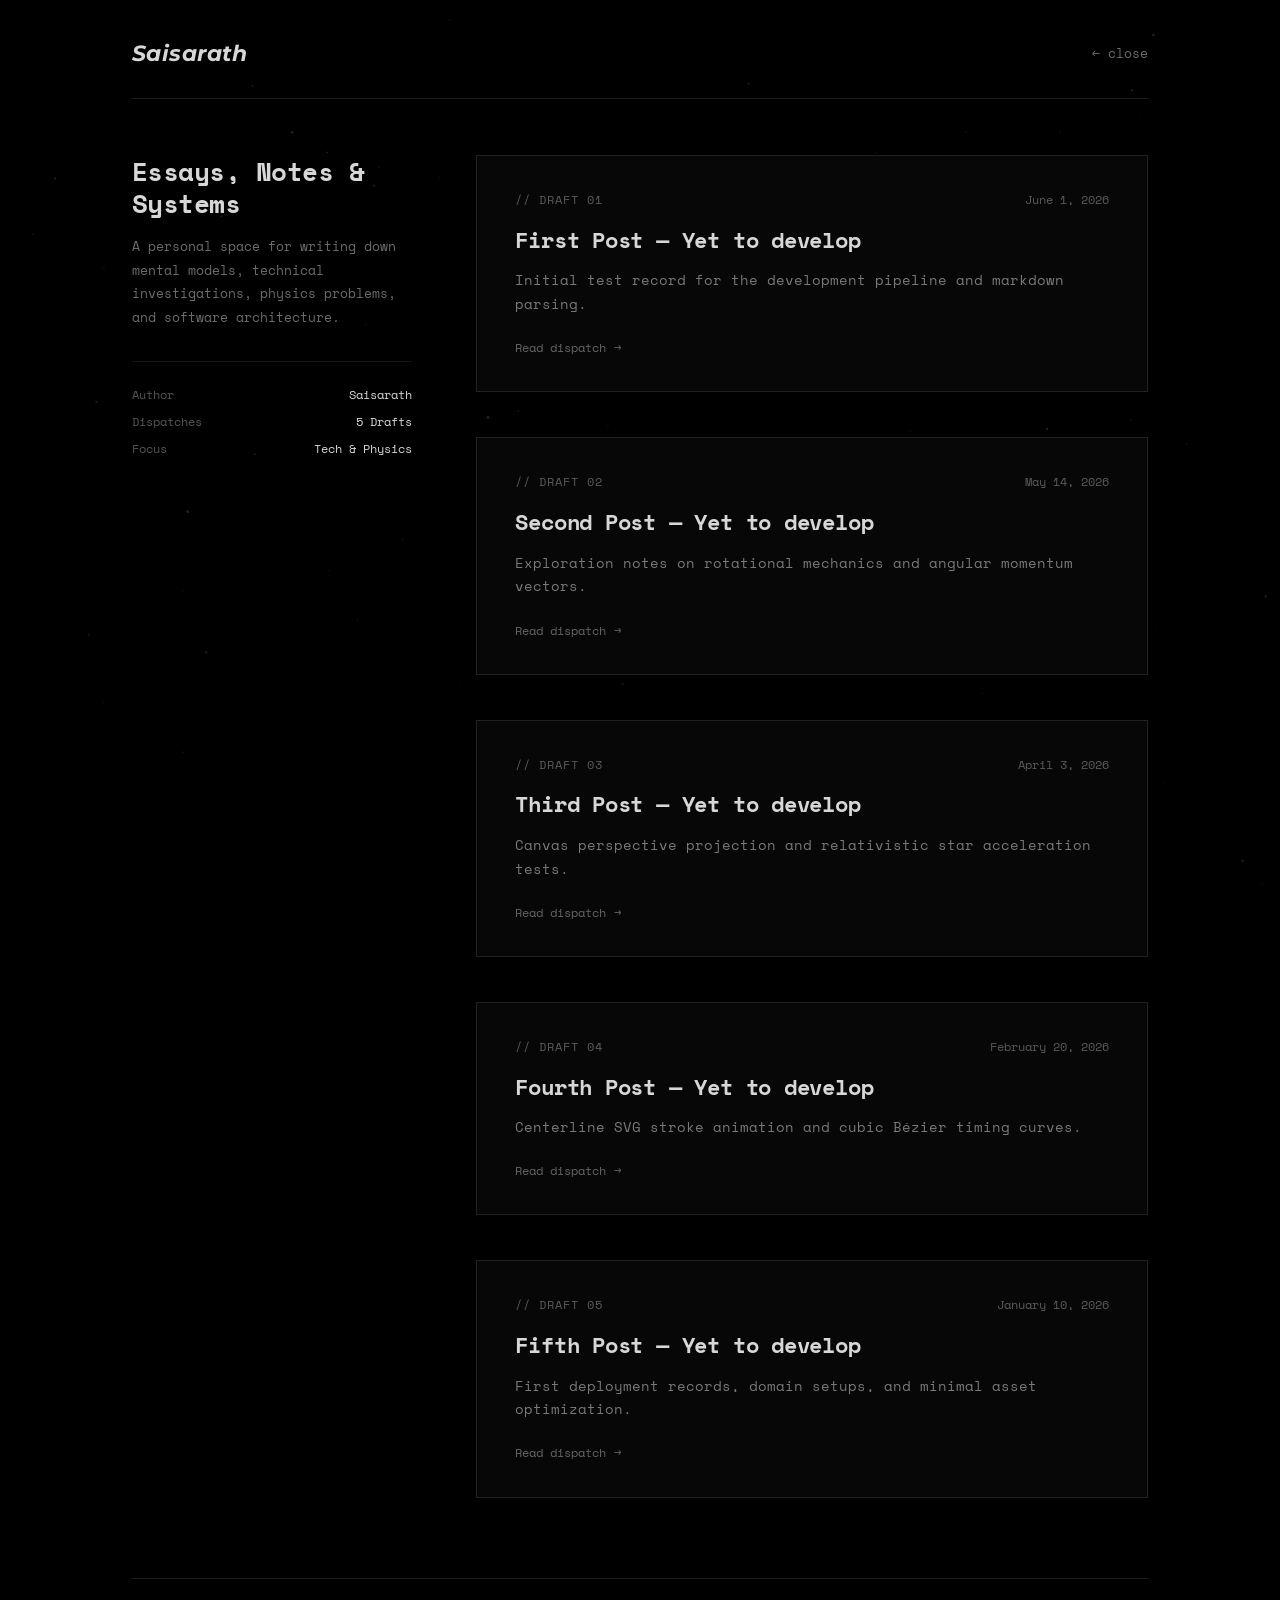
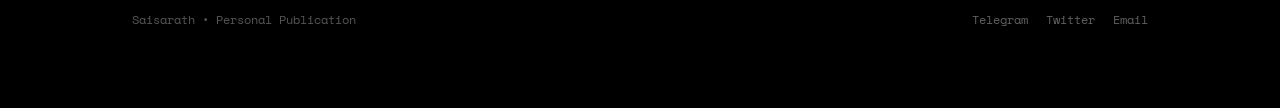
==== blog.html @ d16b7c1d "Initial commit for Cloudflare Pages" ====
<!DOCTYPE html>
<html lang="en">

<head>
  <meta charset="UTF-8" />
  <meta name="viewport" content="width=device-width, initial-scale=1.0, maximum-scale=1.0, user-scalable=no" />
  <title>Blog — Saisarath</title>
  <meta name="description" content="Personal blog, logs, and essays by Saisarath." />

  <!-- Fonts: Space Mono & Montserrat -->
  <link rel="preconnect" href="https://fonts.googleapis.com">
  <link rel="preconnect" href="https://fonts.gstatic.com" crossorigin>
  <link
    href="https://fonts.googleapis.com/css2?family=Montserrat:ital,wght@1,700&family=Space+Mono:ital,wght@0,400;0,700;1,400&display=swap"
    rel="stylesheet" />

  <style>
    * {
      margin: 0;
      padding: 0;
      box-sizing: border-box;
      -webkit-tap-highlight-color: transparent;
    }

    ::-webkit-scrollbar {
      width: 4px;
    }
    ::-webkit-scrollbar-track {
      background: #000;
    }
    ::-webkit-scrollbar-thumb {
      background: rgba(215, 215, 215, 0.2);
    }

    body {
      width: 100%;
      min-height: 100vh;
      background: #000000;
      color: #d7d7d7;
      font-family: 'Space Mono', monospace;
      overflow-x: hidden;
    }

    #stars-bg {
      position: fixed;
      inset: 0;
      z-index: 1;
      pointer-events: none;
      opacity: 0.35;
    }

    .blog-container {
      position: relative;
      z-index: 10;
      max-width: 1080px;
      margin: 0 auto;
      padding: 2.5rem 2rem 5rem;
      min-height: 100vh;
      display: flex;
      flex-direction: column;
    }

    /* Minimal Top Bar */
    header {
      display: flex;
      justify-content: space-between;
      align-items: center;
      padding-bottom: 2rem;
      border-bottom: 1px solid rgba(215, 215, 215, 0.12);
      margin-bottom: 3.5rem;
    }

    .brand {
      font-family: 'Montserrat', sans-serif;
      font-style: italic;
      font-weight: 700;
      font-size: 1.35rem;
      color: #d7d7d7;
      text-decoration: none;
      letter-spacing: 0.02em;
    }

    .back-action {
      font-size: 0.8rem;
      color: rgba(215, 215, 215, 0.5);
      text-decoration: none;
      cursor: pointer;
      display: inline-flex;
      align-items: center;
      gap: 6px;
      transition: color 0.2s ease;
    }
    .back-action:hover {
      color: #d7d7d7;
    }

    /* Asymmetric 2-Column Layout */
    .blog-main {
      flex: 1;
      display: grid;
      grid-template-columns: 280px 1fr;
      gap: 4rem;
      align-items: start;
    }

    /* Left Sticky Bio / Index Column */
    .blog-sidebar {
      position: sticky;
      top: 2rem;
      display: flex;
      flex-direction: column;
      gap: 2rem;
    }

    .sidebar-heading {
      font-size: 1.6rem;
      font-weight: 700;
      color: #d7d7d7;
      line-height: 1.25;
      letter-spacing: -0.02em;
    }

    .sidebar-desc {
      font-size: 0.82rem;
      line-height: 1.8;
      color: rgba(215, 215, 215, 0.5);
    }

    .index-stats {
      border-top: 1px solid rgba(215, 215, 215, 0.1);
      padding-top: 1.5rem;
      display: flex;
      flex-direction: column;
      gap: 0.6rem;
      font-size: 0.75rem;
      color: rgba(215, 215, 215, 0.4);
    }

    .stat-row {
      display: flex;
      justify-content: space-between;
    }

    .stat-val {
      color: #d7d7d7;
    }

    /* Right Column: Essays / Stories Grid */
    .stories-feed {
      display: flex;
      flex-direction: column;
      gap: 2.8rem;
    }

    .story-card {
      border: 1px solid rgba(215, 215, 215, 0.12);
      background: rgba(12, 12, 14, 0.6);
      backdrop-filter: blur(10px);
      -webkit-backdrop-filter: blur(10px);
      padding: 2.2rem 2.4rem;
      transition: all 0.25s ease;
      cursor: pointer;
      position: relative;
    }

    .story-card::before {
      content: "";
      position: absolute;
      left: -1px;
      top: -1px;
      bottom: -1px;
      width: 2px;
      background: #d7d7d7;
      opacity: 0;
      transition: opacity 0.25s ease;
    }

    .story-card:hover {
      border-color: rgba(215, 215, 215, 0.35);
      background: rgba(18, 18, 22, 0.7);
      transform: translateY(-2px);
    }

    .story-card:hover::before {
      opacity: 1;
    }

    .story-top {
      display: flex;
      justify-content: space-between;
      align-items: baseline;
      font-size: 0.72rem;
      color: rgba(215, 215, 215, 0.4);
      margin-bottom: 1.1rem;
    }

    .story-tag {
      letter-spacing: 0.08em;
      text-transform: uppercase;
    }

    .story-title {
      font-size: 1.35rem;
      font-weight: 700;
      color: #d7d7d7;
      line-height: 1.35;
      letter-spacing: -0.01em;
      margin-bottom: 0.9rem;
    }

    .story-synopsis {
      font-size: 0.85rem;
      line-height: 1.75;
      color: rgba(215, 215, 215, 0.55);
      margin-bottom: 1.4rem;
    }

    .story-foot {
      display: flex;
      align-items: center;
      gap: 8px;
      font-size: 0.75rem;
      color: rgba(215, 215, 215, 0.45);
      transition: color 0.2s ease;
    }

    .story-card:hover .story-foot {
      color: #d7d7d7;
    }

    /* Modal Story Reader */
    .reader-modal {
      position: fixed;
      inset: 0;
      z-index: 1000;
      background: rgba(0, 0, 0, 0.9);
      backdrop-filter: blur(14px);
      -webkit-backdrop-filter: blur(14px);
      display: none;
      align-items: center;
      justify-content: center;
      padding: 1.5rem;
    }

    .reader-modal.open {
      display: flex;
    }

    .modal-box {
      background: #09090b;
      border: 1px solid rgba(215, 215, 215, 0.2);
      width: 100%;
      max-width: 680px;
      max-height: 85vh;
      overflow-y: auto;
      padding: 2.5rem;
      position: relative;
    }

    .modal-bar {
      display: flex;
      justify-content: space-between;
      align-items: center;
      padding-bottom: 1.2rem;
      margin-bottom: 1.6rem;
      border-bottom: 1px solid rgba(215, 215, 215, 0.12);
      font-size: 0.72rem;
      color: rgba(215, 215, 215, 0.4);
    }

    .close-btn {
      background: transparent;
      border: 1px solid rgba(215, 215, 215, 0.2);
      color: #d7d7d7;
      padding: 4px 10px;
      font-family: 'Space Mono', monospace;
      font-size: 0.72rem;
      cursor: pointer;
    }
    .close-btn:hover {
      background: rgba(215, 215, 215, 0.12);
    }

    .modal-h {
      font-size: 1.5rem;
      font-weight: 700;
      color: #d7d7d7;
      line-height: 1.35;
      margin-bottom: 1.2rem;
    }

    .modal-p {
      font-size: 0.88rem;
      line-height: 1.8;
      color: rgba(215, 215, 215, 0.7);
    }

    .modal-p p {
      margin-bottom: 1.2rem;
    }

    .modal-p code {
      background: rgba(215, 215, 215, 0.08);
      border: 1px solid rgba(215, 215, 215, 0.14);
      padding: 2px 6px;
      color: #d7d7d7;
    }

    /* Footer */
    footer {
      border-top: 1px solid rgba(215, 215, 215, 0.12);
      margin-top: 5rem;
      padding-top: 2rem;
      display: flex;
      justify-content: space-between;
      align-items: center;
      font-size: 0.75rem;
      color: rgba(215, 215, 215, 0.4);
      flex-wrap: wrap;
      gap: 14px;
    }

    .socials {
      display: flex;
      gap: 18px;
    }

    .socials a {
      color: rgba(215, 215, 215, 0.45);
      text-decoration: none;
      transition: color 0.2s ease;
    }
    .socials a:hover {
      color: #d7d7d7;
    }

    @media (max-width: 820px) {
      .blog-main {
        grid-template-columns: 1fr;
        gap: 3rem;
      }
      .blog-sidebar {
        position: static;
      }
      .story-card {
        padding: 1.8rem 1.6rem;
      }
    }
  </style>
</head>

<body>
  <canvas id="stars-bg"></canvas>

  <div class="blog-container">
    <!-- Top Bar -->
    <header>
      <a href="index.html" class="brand" id="brand-link">Saisarath</a>
      <a href="index.html" class="back-action" id="back-link">← close</a>
    </header>

    <!-- 2-Column Asymmetric Main Layout -->
    <div class="blog-main">

      <!-- Left Column: Context & Identity -->
      <aside class="blog-sidebar">
        <div>
          <h1 class="sidebar-heading">Essays, Notes &amp; Systems</h1>
          <p class="sidebar-desc" style="margin-top: 1rem;">
            A personal space for writing down mental models, technical investigations, physics problems, and software architecture.
          </p>
        </div>

        <div class="index-stats">
          <div class="stat-row">
            <span>Author</span>
            <span class="stat-val">Saisarath</span>
          </div>
          <div class="stat-row">
            <span>Dispatches</span>
            <span class="stat-val">5 Drafts</span>
          </div>
          <div class="stat-row">
            <span>Focus</span>
            <span class="stat-val">Tech &amp; Physics</span>
          </div>
        </div>
      </aside>

      <!-- Right Column: Clean Editorial Stories -->
      <section class="stories-feed">

        <!-- Story 1 -->
        <article class="story-card" onclick="openStory('post1')">
          <div class="story-top">
            <span class="story-tag">// Draft 01</span>
            <span>June 1, 2026</span>
          </div>
          <h2 class="story-title">First Post — Yet to develop</h2>
          <p class="story-synopsis">
            Initial test record for the development pipeline and markdown parsing.
          </p>
          <div class="story-foot">
            <span>Read dispatch</span>
            <span>→</span>
          </div>
        </article>

        <!-- Story 2 -->
        <article class="story-card" onclick="openStory('post2')">
          <div class="story-top">
            <span class="story-tag">// Draft 02</span>
            <span>May 14, 2026</span>
          </div>
          <h2 class="story-title">Second Post — Yet to develop</h2>
          <p class="story-synopsis">
            Exploration notes on rotational mechanics and angular momentum vectors.
          </p>
          <div class="story-foot">
            <span>Read dispatch</span>
            <span>→</span>
          </div>
        </article>

        <!-- Story 3 -->
        <article class="story-card" onclick="openStory('post3')">
          <div class="story-top">
            <span class="story-tag">// Draft 03</span>
            <span>April 3, 2026</span>
          </div>
          <h2 class="story-title">Third Post — Yet to develop</h2>
          <p class="story-synopsis">
            Canvas perspective projection and relativistic star acceleration tests.
          </p>
          <div class="story-foot">
            <span>Read dispatch</span>
            <span>→</span>
          </div>
        </article>

        <!-- Story 4 -->
        <article class="story-card" onclick="openStory('post4')">
          <div class="story-top">
            <span class="story-tag">// Draft 04</span>
            <span>February 20, 2026</span>
          </div>
          <h2 class="story-title">Fourth Post — Yet to develop</h2>
          <p class="story-synopsis">
            Centerline SVG stroke animation and cubic Bézier timing curves.
          </p>
          <div class="story-foot">
            <span>Read dispatch</span>
            <span>→</span>
          </div>
        </article>

        <!-- Story 5 -->
        <article class="story-card" onclick="openStory('post5')">
          <div class="story-top">
            <span class="story-tag">// Draft 05</span>
            <span>January 10, 2026</span>
          </div>
          <h2 class="story-title">Fifth Post — Yet to develop</h2>
          <p class="story-synopsis">
            First deployment records, domain setups, and minimal asset optimization.
          </p>
          <div class="story-foot">
            <span>Read dispatch</span>
            <span>→</span>
          </div>
        </article>

      </section>

    </div>

    <!-- Footer -->
    <footer>
      <div>Saisarath &bull; Personal Publication</div>
      <div class="socials">
        <a href="https://telegram.me/saisarath" target="_blank">Telegram</a>
        <a href="https://x.com/saisarathbb" target="_blank">Twitter</a>
        <a href="mailto:hello@saisarath.com" target="_blank">Email</a>
      </div>
    </footer>
  </div>

  <!-- Story Reader Modal -->
  <div class="reader-modal" id="readerModal" onclick="closeModalOnBackdrop(event)">
    <div class="modal-box">
      <div class="modal-bar">
        <span id="modalMeta">October 2026 // SVG & Kinematics</span>
        <button class="close-btn" onclick="closeModal()">close [x]</button>
      </div>
      <h2 class="modal-h" id="modalTitle">Story Title</h2>
      <div class="modal-p" id="modalContent">
        <!-- Content injected dynamically -->
      </div>
    </div>
  </div>

  <script>
    const STORIES = {
      'post1': {
        meta: 'June 1, 2026 // Draft 01',
        title: 'First Post — Yet to develop',
        body: '<p>This entry is currently queued for publication. Full content and technical notes will be published here upon development completion.</p><p><code>status: yet to develop</code></p>'
      },
      'post2': {
        meta: 'May 14, 2026 // Draft 02',
        title: 'Second Post — Yet to develop',
        body: '<p>This entry is currently queued for publication. Full content and technical notes will be published here upon development completion.</p><p><code>status: yet to develop</code></p>'
      },
      'post3': {
        meta: 'April 3, 2026 // Draft 03',
        title: 'Third Post — Yet to develop',
        body: '<p>This entry is currently queued for publication. Full content and technical notes will be published here upon development completion.</p><p><code>status: yet to develop</code></p>'
      },
      'post4': {
        meta: 'February 20, 2026 // Draft 04',
        title: 'Fourth Post — Yet to develop',
        body: '<p>This entry is currently queued for publication. Full content and technical notes will be published here upon development completion.</p><p><code>status: yet to develop</code></p>'
      },
      'post5': {
        meta: 'January 10, 2026 // Draft 05',
        title: 'Fifth Post — Yet to develop',
        body: '<p>This entry is currently queued for publication. Full content and technical notes will be published here upon development completion.</p><p><code>status: yet to develop</code></p>'
      }
    };

    const modal = document.getElementById('readerModal');
    const modalMeta = document.getElementById('modalMeta');
    const modalTitle = document.getElementById('modalTitle');
    const modalContent = document.getElementById('modalContent');

    function openStory(id) {
      const story = STORIES[id];
      if (!story) return;
      modalMeta.textContent = story.meta;
      modalTitle.textContent = story.title;
      modalContent.innerHTML = story.body;
      modal.classList.add('open');
      document.body.style.overflow = 'hidden';
    }

    function closeModal() {
      modal.classList.remove('open');
      document.body.style.overflow = '';
    }

    function closeModalOnBackdrop(e) {
      if (e.target === modal) closeModal();
    }

    document.addEventListener('keydown', (e) => {
      if (e.key === 'Escape') closeModal();
    });

    /* ── Smooth Navigation ── */
    function goBack(e) {
      if (e && e.preventDefault) e.preventDefault();
      if (window.parent !== window) {
        window.parent.history.back();
      } else {
        window.location.href = 'index.html';
      }
    }

    document.getElementById('brand-link').addEventListener('click', goBack);
    document.getElementById('back-link').addEventListener('click', goBack);

    /* ── Canvas Background Stars ── */
    (function initStars() {
      const canvas = document.getElementById('stars-bg');
      const ctx = canvas.getContext('2d');
      let w = canvas.width = window.innerWidth;
      let h = canvas.height = window.innerHeight;

      const stars = [];
      const count = Math.floor((w + h) / 22);

      for (let i = 0; i < count; i++) {
        stars.push({
          x: Math.random() * w,
          y: Math.random() * h,
          r: Math.random() * 1.2 + 0.2,
          alpha: Math.random() * 0.4 + 0.1,
          speed: Math.random() * 0.005 + 0.002
        });
      }

      function draw() {
        ctx.clearRect(0, 0, w, h);
        for (let s of stars) {
          s.alpha += Math.sin(Date.now() * s.speed) * 0.006;
          const a = Math.max(0.06, Math.min(0.5, s.alpha));
          ctx.fillStyle = `rgba(215, 215, 215, ${a})`;
          ctx.beginPath();
          ctx.arc(s.x, s.y, s.r, 0, Math.PI * 2);
          ctx.fill();
        }
        requestAnimationFrame(draw);
      }

      window.addEventListener('resize', () => {
        w = canvas.width = window.innerWidth;
        h = canvas.height = window.innerHeight;
      });

      draw();
    })();
  </script>
</body>

</html>
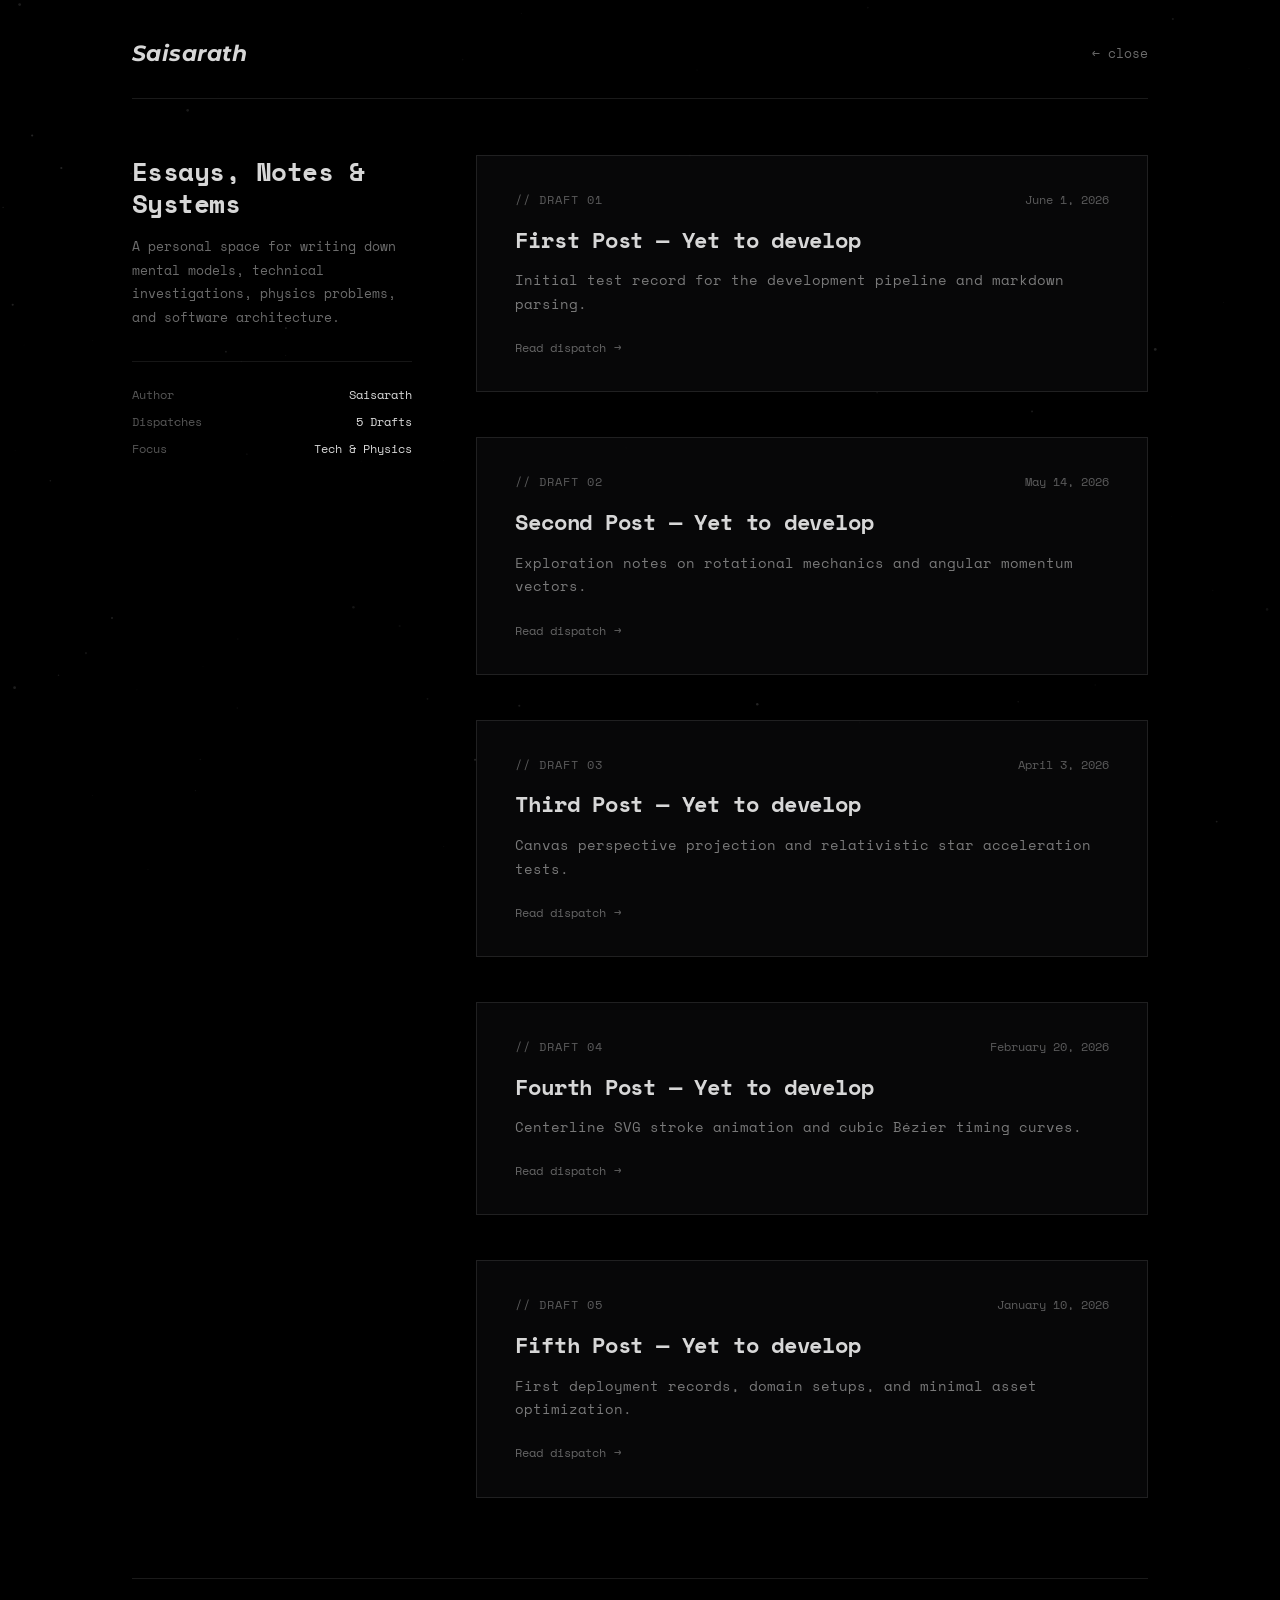
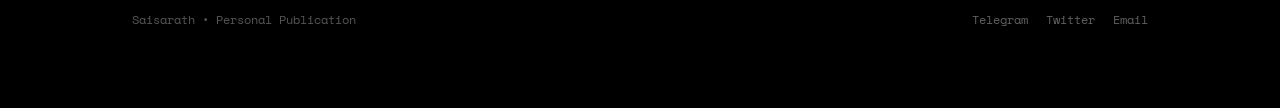
==== commit 4df6f904: "Security: add rel=noopener noreferrer to external links" ====
--- a/blog.html
+++ b/blog.html
@@ -478,9 +478,9 @@
     <footer>
       <div>Saisarath &bull; Personal Publication</div>
       <div class="socials">
-        <a href="https://telegram.me/saisarath" target="_blank">Telegram</a>
-        <a href="https://x.com/saisarathbb" target="_blank">Twitter</a>
-        <a href="mailto:hello@saisarath.com" target="_blank">Email</a>
+        <a href="https://telegram.me/saisarath" target="_blank" rel="noopener noreferrer">Telegram</a>
+        <a href="https://x.com/saisarathbb" target="_blank" rel="noopener noreferrer">Twitter</a>
+        <a href="mailto:hello@saisarath.com" target="_blank" rel="noopener noreferrer">Email</a>
       </div>
     </footer>
   </div>
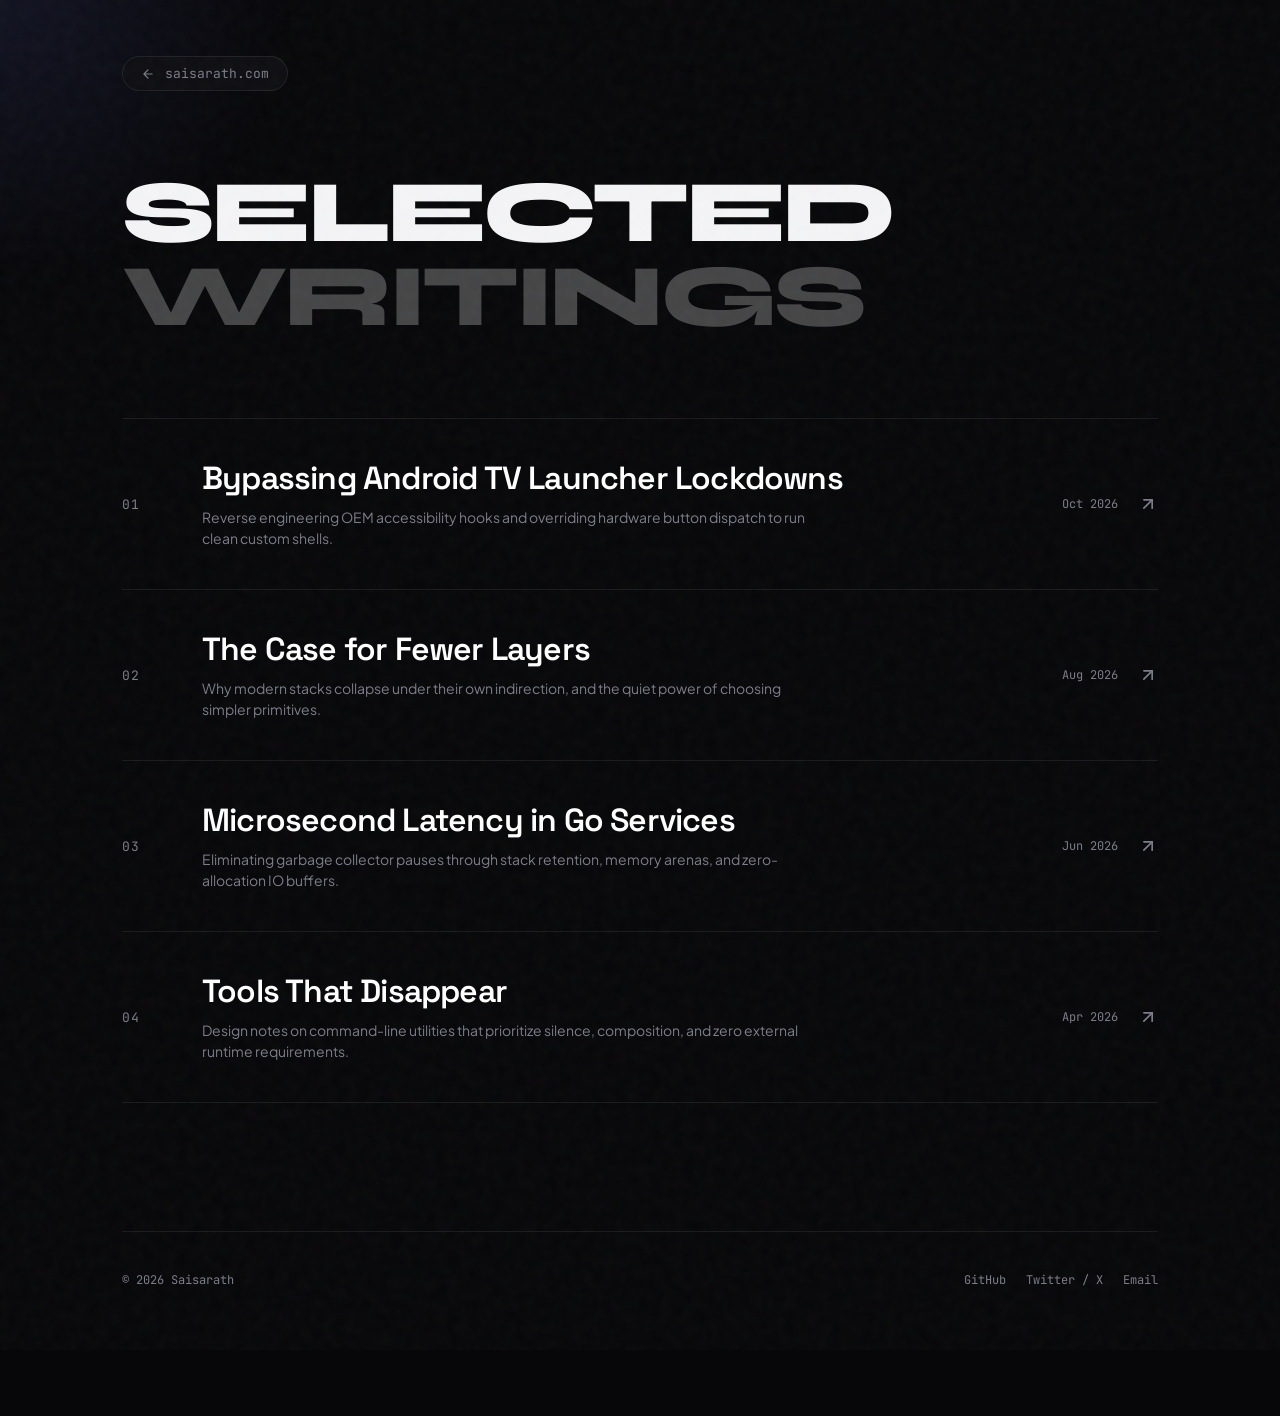
==== commit 2da33da8: "Update blog.html with finalized design" ====
--- a/blog.html
+++ b/blog.html
@@ -4,17 +4,31 @@
 <head>
   <meta charset="UTF-8" />
   <meta name="viewport" content="width=device-width, initial-scale=1.0, maximum-scale=1.0, user-scalable=no" />
-  <title>Blog — Saisarath</title>
-  <meta name="description" content="Personal blog, logs, and essays by Saisarath." />
-
-  <!-- Fonts: Space Mono & Montserrat -->
+  <title>Writing — Saisarath</title>
+  <meta name="description" content="Selected writings by Saisarath." />
+
+  <!-- Premium Typography: Syne (Ultra Bold/Display) + Plus Jakarta Sans + Space Grotesk -->
   <link rel="preconnect" href="https://fonts.googleapis.com">
   <link rel="preconnect" href="https://fonts.gstatic.com" crossorigin>
   <link
-    href="https://fonts.googleapis.com/css2?family=Montserrat:ital,wght@1,700&family=Space+Mono:ital,wght@0,400;0,700;1,400&display=swap"
+    href="https://fonts.googleapis.com/css2?family=Plus+Jakarta+Sans:wght@300;400;500;600;700&family=Space+Grotesk:wght@400;500;600;700&family=Syne:wght@700;800&family=JetBrains+Mono:wght@400;500&display=swap"
     rel="stylesheet" />
 
   <style>
+    :root {
+      --bg: #070709;
+      --surface: #0e0e12;
+      --surface-border: rgba(255, 255, 255, 0.08);
+      --text: #f4f4f6;
+      --text-muted: #7c7c8a;
+      --accent: #5e6ad2;
+      --accent-glow: rgba(94, 106, 210, 0.25);
+      --font-display: 'Syne', sans-serif;
+      --font-heading: 'Space Grotesk', sans-serif;
+      --font-body: 'Plus Jakarta Sans', sans-serif;
+      --font-mono: 'JetBrains Mono', monospace;
+    }
+
     * {
       margin: 0;
       padding: 0;
@@ -22,594 +36,556 @@
       -webkit-tap-highlight-color: transparent;
     }
 
-    ::-webkit-scrollbar {
-      width: 4px;
-    }
-    ::-webkit-scrollbar-track {
-      background: #000;
-    }
-    ::-webkit-scrollbar-thumb {
-      background: rgba(215, 215, 215, 0.2);
-    }
-
-    body {
-      width: 100%;
+    html, body {
+      background: var(--bg);
+      color: var(--text);
+      font-family: var(--font-body);
       min-height: 100vh;
-      background: #000000;
-      color: #d7d7d7;
-      font-family: 'Space Mono', monospace;
       overflow-x: hidden;
-    }
-
-    #stars-bg {
+      cursor: default;
+    }
+
+    /* Noise Texture Overlay */
+    .grain {
       position: fixed;
-      inset: 0;
+      inset: -50%;
+      width: 200%;
+      height: 200%;
+      background-image: url("data:image/svg+xml,%3Csvg viewBox='0 0 200 200' xmlns='http://www.w3.org/2000/svg'%3E%3Cfilter id='noiseFilter'%3E%3CfeTurbulence type='fractalNoise' baseFrequency='0.8' numOctaves='3' stitchTiles='stitch'/%3E%3C/filter%3E%3Crect width='100%25' height='100%25' filter='url(%23noiseFilter)' opacity='0.035'/%3E%3C/svg%3E");
+      pointer-events: none;
+      z-index: 100;
+    }
+
+    /* Ambient Spotlight that follows cursor */
+    .spotlight {
+      position: fixed;
+      width: 600px;
+      height: 600px;
+      border-radius: 50%;
+      background: radial-gradient(circle, rgba(94, 106, 210, 0.12) 0%, rgba(0,0,0,0) 70%);
+      pointer-events: none;
+      transform: translate(-50%, -50%);
       z-index: 1;
-      pointer-events: none;
-      opacity: 0.35;
-    }
-
-    .blog-container {
+      transition: opacity 0.3s ease;
+    }
+
+    /* Custom smooth scrollbar */
+    ::-webkit-scrollbar { width: 5px; }
+    ::-webkit-scrollbar-track { background: var(--bg); }
+    ::-webkit-scrollbar-thumb { background: rgba(255, 255, 255, 0.15); border-radius: 10px; }
+
+    .site-wrapper {
       position: relative;
-      z-index: 10;
-      max-width: 1080px;
+      z-index: 2;
+      max-width: 1100px;
       margin: 0 auto;
-      padding: 2.5rem 2rem 5rem;
-      min-height: 100vh;
+      padding: 3.5rem 2rem 8rem;
+    }
+
+    /* ── Header ── */
+    header {
+      display: flex;
+      justify-content: flex-start;
+      align-items: center;
+      margin-bottom: 5rem;
+    }
+
+    .back-btn {
+      display: inline-flex;
+      align-items: center;
+      gap: 10px;
+      color: var(--text-muted);
+      text-decoration: none;
+      font-family: var(--font-mono);
+      font-size: 13px;
+      padding: 8px 18px;
+      border-radius: 100px;
+      background: var(--surface);
+      border: 1px solid var(--surface-border);
+      transition: all 0.3s cubic-bezier(0.16, 1, 0.3, 1);
+      cursor: pointer;
+    }
+
+    .back-btn:hover {
+      color: #fff;
+      border-color: rgba(255, 255, 255, 0.25);
+      background: rgba(255, 255, 255, 0.05);
+      transform: translateX(-3px);
+    }
+
+    .back-btn svg {
+      transition: transform 0.3s ease;
+    }
+    .back-btn:hover svg {
+      transform: translateX(-3px);
+    }
+
+    /* ── Hero Section ── */
+    .hero {
+      margin-bottom: 5rem;
+    }
+
+    .hero-title {
+      font-family: var(--font-display);
+      font-size: clamp(3rem, 7vw, 5.5rem);
+      font-weight: 800;
+      line-height: 0.95;
+      letter-spacing: -0.04em;
+      text-transform: uppercase;
+    }
+
+    .hero-title span.dim {
+      color: rgba(255, 255, 255, 0.25);
+      display: block;
+    }
+
+    /* ── Articles List ── */
+    .articles-container {
       display: flex;
       flex-direction: column;
     }
 
-    /* Minimal Top Bar */
-    header {
+    .article-row {
+      position: relative;
+      display: grid;
+      grid-template-columns: 80px 1fr 100px 40px;
+      align-items: center;
+      padding: 2.5rem 0;
+      border-bottom: 1px solid var(--surface-border);
+      text-decoration: none;
+      color: inherit;
+      transition: all 0.4s cubic-bezier(0.16, 1, 0.3, 1);
+      cursor: pointer;
+    }
+
+    .article-row:first-child {
+      border-top: 1px solid var(--surface-border);
+    }
+
+    .article-row::before {
+      content: "";
+      position: absolute;
+      inset: 0 -2rem;
+      background: rgba(255, 255, 255, 0.02);
+      opacity: 0;
+      border-radius: 12px;
+      transition: opacity 0.3s ease;
+      pointer-events: none;
+    }
+
+    .article-row:hover::before {
+      opacity: 1;
+    }
+
+    .article-num {
+      font-family: var(--font-mono);
+      font-size: 13px;
+      color: var(--text-muted);
+      letter-spacing: 0.05em;
+      transition: color 0.3s ease;
+    }
+
+    .article-main {
+      padding-right: 2rem;
+    }
+
+    .article-title {
+      font-family: var(--font-heading);
+      font-size: clamp(1.4rem, 2.5vw, 2.1rem);
+      font-weight: 600;
+      line-height: 1.2;
+      letter-spacing: -0.025em;
+      color: #fff;
+      margin-bottom: 0.6rem;
+      transition: transform 0.4s cubic-bezier(0.16, 1, 0.3, 1), color 0.3s ease;
+    }
+
+    .article-row:hover .article-title {
+      transform: translateX(12px);
+      color: #a5b4fc;
+    }
+
+    .article-row:hover .article-num {
+      color: #818cf8;
+    }
+
+    .article-summary {
+      font-size: 14px;
+      color: var(--text-muted);
+      line-height: 1.5;
+      max-width: 620px;
+      transition: transform 0.4s cubic-bezier(0.16, 1, 0.3, 1);
+    }
+
+    .article-row:hover .article-summary {
+      transform: translateX(12px);
+    }
+
+    .article-meta {
+      font-family: var(--font-mono);
+      font-size: 12px;
+      color: var(--text-muted);
+      text-align: right;
+    }
+
+    .article-arrow {
+      display: flex;
+      justify-content: flex-end;
+      color: var(--text-muted);
+      transition: transform 0.4s cubic-bezier(0.16, 1, 0.3, 1), color 0.3s ease;
+    }
+
+    .article-row:hover .article-arrow {
+      transform: translate(6px, -6px);
+      color: #fff;
+    }
+
+    /* ── Immersive Reader View ── */
+    #reader-view {
+      display: none;
+      animation: fadeIn 0.4s cubic-bezier(0.16, 1, 0.3, 1);
+    }
+
+    .reader-back {
+      display: inline-flex;
+      align-items: center;
+      gap: 8px;
+      background: none;
+      border: 1px solid var(--surface-border);
+      color: var(--text-muted);
+      padding: 8px 18px;
+      border-radius: 100px;
+      font-family: var(--font-mono);
+      font-size: 12px;
+      cursor: pointer;
+      margin-bottom: 3rem;
+      transition: all 0.2s ease;
+    }
+
+    .reader-back:hover {
+      color: #fff;
+      border-color: rgba(255, 255, 255, 0.3);
+    }
+
+    .reader-header {
+      margin-bottom: 4rem;
+      padding-bottom: 2.5rem;
+      border-bottom: 1px solid var(--surface-border);
+    }
+
+    .reader-tag {
+      font-family: var(--font-mono);
+      font-size: 12px;
+      color: #818cf8;
+      text-transform: uppercase;
+      letter-spacing: 0.1em;
+      margin-bottom: 1rem;
+      display: block;
+    }
+
+    .reader-title {
+      font-family: var(--font-heading);
+      font-size: clamp(2.2rem, 5vw, 3.8rem);
+      font-weight: 700;
+      line-height: 1.1;
+      letter-spacing: -0.03em;
+      margin-bottom: 1.5rem;
+    }
+
+    .reader-date {
+      font-family: var(--font-mono);
+      font-size: 13px;
+      color: var(--text-muted);
+    }
+
+    .reader-body {
+      max-width: 720px;
+      font-size: 17px;
+      line-height: 1.85;
+      color: #d1d1db;
+    }
+
+    .reader-body p {
+      margin-bottom: 1.8rem;
+    }
+
+    .reader-body p.lead {
+      font-size: 21px;
+      line-height: 1.6;
+      color: #ffffff;
+      font-weight: 400;
+    }
+
+    .reader-body h2 {
+      font-family: var(--font-heading);
+      font-size: 2rem;
+      font-weight: 600;
+      color: #fff;
+      margin: 3.5rem 0 1.25rem;
+      letter-spacing: -0.02em;
+    }
+
+    .reader-body pre {
+      background: #0d0d12;
+      border: 1px solid var(--surface-border);
+      border-radius: 12px;
+      padding: 1.5rem;
+      font-family: var(--font-mono);
+      font-size: 13.5px;
+      color: #e0e7ff;
+      overflow-x: auto;
+      margin: 2rem 0;
+      line-height: 1.65;
+    }
+
+    .reader-body code:not(pre code) {
+      font-family: var(--font-mono);
+      background: rgba(255, 255, 255, 0.08);
+      color: #a5b4fc;
+      padding: 2px 7px;
+      border-radius: 5px;
+      font-size: 14px;
+    }
+
+    /* ── Footer ── */
+    footer {
+      margin-top: 8rem;
+      padding-top: 2.5rem;
+      border-top: 1px solid var(--surface-border);
       display: flex;
       justify-content: space-between;
       align-items: center;
-      padding-bottom: 2rem;
-      border-bottom: 1px solid rgba(215, 215, 215, 0.12);
-      margin-bottom: 3.5rem;
-    }
-
-    .brand {
-      font-family: 'Montserrat', sans-serif;
-      font-style: italic;
-      font-weight: 700;
-      font-size: 1.35rem;
-      color: #d7d7d7;
-      text-decoration: none;
-      letter-spacing: 0.02em;
-    }
-
-    .back-action {
-      font-size: 0.8rem;
-      color: rgba(215, 215, 215, 0.5);
-      text-decoration: none;
-      cursor: pointer;
-      display: inline-flex;
-      align-items: center;
-      gap: 6px;
-      transition: color 0.2s ease;
-    }
-    .back-action:hover {
-      color: #d7d7d7;
-    }
-
-    /* Asymmetric 2-Column Layout */
-    .blog-main {
-      flex: 1;
-      display: grid;
-      grid-template-columns: 280px 1fr;
-      gap: 4rem;
-      align-items: start;
-    }
-
-    /* Left Sticky Bio / Index Column */
-    .blog-sidebar {
-      position: sticky;
-      top: 2rem;
+      font-family: var(--font-mono);
+      font-size: 12px;
+      color: var(--text-muted);
+    }
+
+    .footer-links {
       display: flex;
-      flex-direction: column;
-      gap: 2rem;
-    }
-
-    .sidebar-heading {
-      font-size: 1.6rem;
-      font-weight: 700;
-      color: #d7d7d7;
-      line-height: 1.25;
-      letter-spacing: -0.02em;
-    }
-
-    .sidebar-desc {
-      font-size: 0.82rem;
-      line-height: 1.8;
-      color: rgba(215, 215, 215, 0.5);
-    }
-
-    .index-stats {
-      border-top: 1px solid rgba(215, 215, 215, 0.1);
-      padding-top: 1.5rem;
-      display: flex;
-      flex-direction: column;
-      gap: 0.6rem;
-      font-size: 0.75rem;
-      color: rgba(215, 215, 215, 0.4);
-    }
-
-    .stat-row {
-      display: flex;
-      justify-content: space-between;
-    }
-
-    .stat-val {
-      color: #d7d7d7;
-    }
-
-    /* Right Column: Essays / Stories Grid */
-    .stories-feed {
-      display: flex;
-      flex-direction: column;
-      gap: 2.8rem;
-    }
-
-    .story-card {
-      border: 1px solid rgba(215, 215, 215, 0.12);
-      background: rgba(12, 12, 14, 0.6);
-      backdrop-filter: blur(10px);
-      -webkit-backdrop-filter: blur(10px);
-      padding: 2.2rem 2.4rem;
-      transition: all 0.25s ease;
-      cursor: pointer;
-      position: relative;
-    }
-
-    .story-card::before {
-      content: "";
-      position: absolute;
-      left: -1px;
-      top: -1px;
-      bottom: -1px;
-      width: 2px;
-      background: #d7d7d7;
-      opacity: 0;
-      transition: opacity 0.25s ease;
-    }
-
-    .story-card:hover {
-      border-color: rgba(215, 215, 215, 0.35);
-      background: rgba(18, 18, 22, 0.7);
-      transform: translateY(-2px);
-    }
-
-    .story-card:hover::before {
-      opacity: 1;
-    }
-
-    .story-top {
-      display: flex;
-      justify-content: space-between;
-      align-items: baseline;
-      font-size: 0.72rem;
-      color: rgba(215, 215, 215, 0.4);
-      margin-bottom: 1.1rem;
-    }
-
-    .story-tag {
-      letter-spacing: 0.08em;
-      text-transform: uppercase;
-    }
-
-    .story-title {
-      font-size: 1.35rem;
-      font-weight: 700;
-      color: #d7d7d7;
-      line-height: 1.35;
-      letter-spacing: -0.01em;
-      margin-bottom: 0.9rem;
-    }
-
-    .story-synopsis {
-      font-size: 0.85rem;
-      line-height: 1.75;
-      color: rgba(215, 215, 215, 0.55);
-      margin-bottom: 1.4rem;
-    }
-
-    .story-foot {
-      display: flex;
-      align-items: center;
-      gap: 8px;
-      font-size: 0.75rem;
-      color: rgba(215, 215, 215, 0.45);
-      transition: color 0.2s ease;
-    }
-
-    .story-card:hover .story-foot {
-      color: #d7d7d7;
-    }
-
-    /* Modal Story Reader */
-    .reader-modal {
-      position: fixed;
-      inset: 0;
-      z-index: 1000;
-      background: rgba(0, 0, 0, 0.9);
-      backdrop-filter: blur(14px);
-      -webkit-backdrop-filter: blur(14px);
-      display: none;
-      align-items: center;
-      justify-content: center;
-      padding: 1.5rem;
-    }
-
-    .reader-modal.open {
-      display: flex;
-    }
-
-    .modal-box {
-      background: #09090b;
-      border: 1px solid rgba(215, 215, 215, 0.2);
-      width: 100%;
-      max-width: 680px;
-      max-height: 85vh;
-      overflow-y: auto;
-      padding: 2.5rem;
-      position: relative;
-    }
-
-    .modal-bar {
-      display: flex;
-      justify-content: space-between;
-      align-items: center;
-      padding-bottom: 1.2rem;
-      margin-bottom: 1.6rem;
-      border-bottom: 1px solid rgba(215, 215, 215, 0.12);
-      font-size: 0.72rem;
-      color: rgba(215, 215, 215, 0.4);
-    }
-
-    .close-btn {
-      background: transparent;
-      border: 1px solid rgba(215, 215, 215, 0.2);
-      color: #d7d7d7;
-      padding: 4px 10px;
-      font-family: 'Space Mono', monospace;
-      font-size: 0.72rem;
-      cursor: pointer;
-    }
-    .close-btn:hover {
-      background: rgba(215, 215, 215, 0.12);
-    }
-
-    .modal-h {
-      font-size: 1.5rem;
-      font-weight: 700;
-      color: #d7d7d7;
-      line-height: 1.35;
-      margin-bottom: 1.2rem;
-    }
-
-    .modal-p {
-      font-size: 0.88rem;
-      line-height: 1.8;
-      color: rgba(215, 215, 215, 0.7);
-    }
-
-    .modal-p p {
-      margin-bottom: 1.2rem;
-    }
-
-    .modal-p code {
-      background: rgba(215, 215, 215, 0.08);
-      border: 1px solid rgba(215, 215, 215, 0.14);
-      padding: 2px 6px;
-      color: #d7d7d7;
-    }
-
-    /* Footer */
-    footer {
-      border-top: 1px solid rgba(215, 215, 215, 0.12);
-      margin-top: 5rem;
-      padding-top: 2rem;
-      display: flex;
-      justify-content: space-between;
-      align-items: center;
-      font-size: 0.75rem;
-      color: rgba(215, 215, 215, 0.4);
-      flex-wrap: wrap;
-      gap: 14px;
-    }
-
-    .socials {
-      display: flex;
-      gap: 18px;
-    }
-
-    .socials a {
-      color: rgba(215, 215, 215, 0.45);
+      gap: 20px;
+    }
+
+    .footer-links a {
+      color: var(--text-muted);
       text-decoration: none;
       transition: color 0.2s ease;
     }
-    .socials a:hover {
-      color: #d7d7d7;
-    }
-
-    @media (max-width: 820px) {
-      .blog-main {
+
+    .footer-links a:hover {
+      color: #fff;
+    }
+
+    @keyframes fadeIn {
+      from { opacity: 0; transform: translateY(12px); }
+      to { opacity: 1; transform: translateY(0); }
+    }
+
+    @media (max-width: 768px) {
+      .site-wrapper { padding: 2rem 1.25rem 5rem; }
+      .article-row {
         grid-template-columns: 1fr;
-        gap: 3rem;
+        gap: 12px;
+        padding: 2rem 0;
       }
-      .blog-sidebar {
-        position: static;
-      }
-      .story-card {
-        padding: 1.8rem 1.6rem;
-      }
+      .article-num { display: none; }
+      .article-main { padding-right: 0; }
+      .article-meta { text-align: left; }
+      .article-arrow { display: none; }
+      .hero-title { font-size: 2.8rem; }
     }
   </style>
 </head>
 
 <body>
-  <canvas id="stars-bg"></canvas>
-
-  <div class="blog-container">
-    <!-- Top Bar -->
+  <div class="grain"></div>
+  <div class="spotlight" id="spotlight"></div>
+
+  <div class="site-wrapper">
+
+    <!-- Top Navigation -->
     <header>
-      <a href="index.html" class="brand" id="brand-link">Saisarath</a>
-      <a href="index.html" class="back-action" id="back-link">← close</a>
+      <button class="back-btn" onclick="handleExit()">
+        <svg width="14" height="14" viewBox="0 0 24 24" fill="none" stroke="currentColor" stroke-width="2" stroke-linecap="round" stroke-linejoin="round">
+          <path d="M19 12H5M12 19l-7-7 7-7"/>
+        </svg>
+        <span>saisarath.com</span>
+      </button>
     </header>
 
-    <!-- 2-Column Asymmetric Main Layout -->
-    <div class="blog-main">
-
-      <!-- Left Column: Context & Identity -->
-      <aside class="blog-sidebar">
-        <div>
-          <h1 class="sidebar-heading">Essays, Notes &amp; Systems</h1>
-          <p class="sidebar-desc" style="margin-top: 1rem;">
-            A personal space for writing down mental models, technical investigations, physics problems, and software architecture.
-          </p>
-        </div>
-
-        <div class="index-stats">
-          <div class="stat-row">
-            <span>Author</span>
-            <span class="stat-val">Saisarath</span>
-          </div>
-          <div class="stat-row">
-            <span>Dispatches</span>
-            <span class="stat-val">5 Drafts</span>
-          </div>
-          <div class="stat-row">
-            <span>Focus</span>
-            <span class="stat-val">Tech &amp; Physics</span>
-          </div>
-        </div>
-      </aside>
-
-      <!-- Right Column: Clean Editorial Stories -->
-      <section class="stories-feed">
-
-        <!-- Story 1 -->
-        <article class="story-card" onclick="openStory('post1')">
-          <div class="story-top">
-            <span class="story-tag">// Draft 01</span>
-            <span>June 1, 2026</span>
-          </div>
-          <h2 class="story-title">First Post — Yet to develop</h2>
-          <p class="story-synopsis">
-            Initial test record for the development pipeline and markdown parsing.
-          </p>
-          <div class="story-foot">
-            <span>Read dispatch</span>
-            <span>→</span>
-          </div>
-        </article>
-
-        <!-- Story 2 -->
-        <article class="story-card" onclick="openStory('post2')">
-          <div class="story-top">
-            <span class="story-tag">// Draft 02</span>
-            <span>May 14, 2026</span>
-          </div>
-          <h2 class="story-title">Second Post — Yet to develop</h2>
-          <p class="story-synopsis">
-            Exploration notes on rotational mechanics and angular momentum vectors.
-          </p>
-          <div class="story-foot">
-            <span>Read dispatch</span>
-            <span>→</span>
-          </div>
-        </article>
-
-        <!-- Story 3 -->
-        <article class="story-card" onclick="openStory('post3')">
-          <div class="story-top">
-            <span class="story-tag">// Draft 03</span>
-            <span>April 3, 2026</span>
-          </div>
-          <h2 class="story-title">Third Post — Yet to develop</h2>
-          <p class="story-synopsis">
-            Canvas perspective projection and relativistic star acceleration tests.
-          </p>
-          <div class="story-foot">
-            <span>Read dispatch</span>
-            <span>→</span>
-          </div>
-        </article>
-
-        <!-- Story 4 -->
-        <article class="story-card" onclick="openStory('post4')">
-          <div class="story-top">
-            <span class="story-tag">// Draft 04</span>
-            <span>February 20, 2026</span>
-          </div>
-          <h2 class="story-title">Fourth Post — Yet to develop</h2>
-          <p class="story-synopsis">
-            Centerline SVG stroke animation and cubic Bézier timing curves.
-          </p>
-          <div class="story-foot">
-            <span>Read dispatch</span>
-            <span>→</span>
-          </div>
-        </article>
-
-        <!-- Story 5 -->
-        <article class="story-card" onclick="openStory('post5')">
-          <div class="story-top">
-            <span class="story-tag">// Draft 05</span>
-            <span>January 10, 2026</span>
-          </div>
-          <h2 class="story-title">Fifth Post — Yet to develop</h2>
-          <p class="story-synopsis">
-            First deployment records, domain setups, and minimal asset optimization.
-          </p>
-          <div class="story-foot">
-            <span>Read dispatch</span>
-            <span>→</span>
-          </div>
-        </article>
-
-      </section>
-
-    </div>
-
-    <!-- Footer -->
+    <!-- Main Index View -->
+    <main id="index-view">
+      <div class="hero">
+        <h1 class="hero-title">
+          Selected
+          <span class="dim">Writings</span>
+        </h1>
+      </div>
+
+      <div class="articles-container" id="articles-list">
+        <!-- Articles rendered via JavaScript -->
+      </div>
+    </main>
+
+    <!-- Article Reader View -->
+    <article id="reader-view">
+      <button class="reader-back" onclick="closeArticle()">
+        ← Back to index
+      </button>
+
+      <div class="reader-header">
+        <span class="reader-tag" id="r-tag">SYSTEMS</span>
+        <h1 class="reader-title" id="r-title"></h1>
+        <div class="reader-date" id="r-date"></div>
+      </div>
+
+      <div class="reader-body" id="r-body"></div>
+    </article>
+
+    <!-- Clean Footer -->
     <footer>
-      <div>Saisarath &bull; Personal Publication</div>
-      <div class="socials">
-        <a href="https://telegram.me/saisarath" target="_blank" rel="noopener noreferrer">Telegram</a>
-        <a href="https://x.com/saisarathbb" target="_blank" rel="noopener noreferrer">Twitter</a>
+      <span>&copy; 2026 Saisarath</span>
+      <div class="footer-links">
+        <a href="https://github.com/saisarathbb" target="_blank" rel="noopener noreferrer">GitHub</a>
+        <a href="https://x.com/saisarathbb" target="_blank" rel="noopener noreferrer">Twitter / X</a>
         <a href="mailto:hello@saisarath.com" target="_blank" rel="noopener noreferrer">Email</a>
       </div>
     </footer>
+
   </div>
 
-  <!-- Story Reader Modal -->
-  <div class="reader-modal" id="readerModal" onclick="closeModalOnBackdrop(event)">
-    <div class="modal-box">
-      <div class="modal-bar">
-        <span id="modalMeta">October 2026 // SVG & Kinematics</span>
-        <button class="close-btn" onclick="closeModal()">close [x]</button>
-      </div>
-      <h2 class="modal-h" id="modalTitle">Story Title</h2>
-      <div class="modal-p" id="modalContent">
-        <!-- Content injected dynamically -->
-      </div>
-    </div>
-  </div>
-
   <script>
-    const STORIES = {
-      'post1': {
-        meta: 'June 1, 2026 // Draft 01',
-        title: 'First Post — Yet to develop',
-        body: '<p>This entry is currently queued for publication. Full content and technical notes will be published here upon development completion.</p><p><code>status: yet to develop</code></p>'
+    const posts = [
+      {
+        id: "01",
+        tag: "ENGINEERING",
+        title: "Bypassing Android TV Launcher Lockdowns",
+        summary: "Reverse engineering OEM accessibility hooks and overriding hardware button dispatch to run clean custom shells.",
+        date: "Oct 2026",
+        body: `
+          <p class="lead">Smart TV platforms have become digital billboards. Stock launchers consume half a gigabyte of background RAM purely to cycle video ads before you even open an application.</p>
+          <p>Over the past month, I set out to completely eliminate the default launcher on my streaming hardware without unlocking the bootloader or flashing custom firmware.</p>
+          <h2>The Input Pipeline</h2>
+          <p>Standard package disabling fails on newer firmware because the WindowManager strictly refuses to boot if no home package responds. Instead of uninstalling the system app, we register a privileged <code>AccessibilityService</code> configured to filter raw key events.</p>
+          <pre><code>public boolean onKeyEvent(KeyEvent event) {
+    if (event.getKeyCode() == KeyEvent.KEYCODE_HOME) {
+        if (event.getAction() == KeyEvent.ACTION_UP) {
+            launchCleanLauncher();
+            return true; // Consume event completely
+        }
+    }
+    return super.onKeyEvent(event);
+}</code></pre>
+          <p>By consuming the event before it propagates to the system launcher service, the TV transitions to our lightweight launcher in under 50 milliseconds.</p>
+        `
       },
-      'post2': {
-        meta: 'May 14, 2026 // Draft 02',
-        title: 'Second Post — Yet to develop',
-        body: '<p>This entry is currently queued for publication. Full content and technical notes will be published here upon development completion.</p><p><code>status: yet to develop</code></p>'
+      {
+        id: "02",
+        tag: "ARCHITECTURE",
+        title: "The Case for Fewer Layers",
+        summary: "Why modern stacks collapse under their own indirection, and the quiet power of choosing simpler primitives.",
+        date: "Aug 2026",
+        body: `
+          <p class="lead">Software engineering has developed an obsession with wrapping working primitives inside layers of abstractions until nobody understands the failure modes anymore.</p>
+          <p>Every additional proxy tier, caching layer, and microservice boundary introduced into an architecture adds operational tax. When something inevitably breaks at 2 AM, the bug is almost never in the core business logic—it is in the seams between your abstractions.</p>
+          <h2>Direct Memory & Simple Protocols</h2>
+          <p>Keeping state compact, writing sequential file reads, and leveraging operating system page caches often out-performs elaborate distributed setups while running on a $5 machine with zero maintenance.</p>
+        `
       },
-      'post3': {
-        meta: 'April 3, 2026 // Draft 03',
-        title: 'Third Post — Yet to develop',
-        body: '<p>This entry is currently queued for publication. Full content and technical notes will be published here upon development completion.</p><p><code>status: yet to develop</code></p>'
+      {
+        id: "03",
+        tag: "SYSTEMS",
+        title: "Microsecond Latency in Go Services",
+        summary: "Eliminating garbage collector pauses through stack retention, memory arenas, and zero-allocation IO buffers.",
+        date: "Jun 2026",
+        body: `
+          <p class="lead">Go makes building concurrent networked software intuitive. But when you push high packet throughput, the garbage collector's mark-and-sweep phases introduce tail latency spikes that ruin predictable SLAs.</p>
+          <p>The solution is not to fight the runtime, but to write loops where memory never leaves the stack frame during standard request pipelines.</p>
+          <pre><code>// Reusable buffer slab passed by pointer to avoid heap escapes
+type PacketBuffer struct {
+    raw [4096]byte
+    len int
+}</code></pre>
+          <p>Profiling memory allocations with <code>-benchmem</code> and inspecting compiler escape analysis (<code>-gcflags="-m"</code>) allowed us to eliminate over 95% of heap allocations on hot paths.</p>
+        `
       },
-      'post4': {
-        meta: 'February 20, 2026 // Draft 04',
-        title: 'Fourth Post — Yet to develop',
-        body: '<p>This entry is currently queued for publication. Full content and technical notes will be published here upon development completion.</p><p><code>status: yet to develop</code></p>'
-      },
-      'post5': {
-        meta: 'January 10, 2026 // Draft 05',
-        title: 'Fifth Post — Yet to develop',
-        body: '<p>This entry is currently queued for publication. Full content and technical notes will be published here upon development completion.</p><p><code>status: yet to develop</code></p>'
+      {
+        id: "04",
+        tag: "TOOLING",
+        title: "Tools That Disappear",
+        summary: "Design notes on command-line utilities that prioritize silence, composition, and zero external runtime requirements.",
+        date: "Apr 2026",
+        body: `
+          <p class="lead">The best tool is one you never think about while using it. It starts instantly, respects standard streams, and produces deterministic output without unsolicited banners or telemetry checks.</p>
+          <p>When software does its job quietly, it compounds into your daily workflow rather than demanding your attention.</p>
+        `
       }
-    };
-
-    const modal = document.getElementById('readerModal');
-    const modalMeta = document.getElementById('modalMeta');
-    const modalTitle = document.getElementById('modalTitle');
-    const modalContent = document.getElementById('modalContent');
-
-    function openStory(id) {
-      const story = STORIES[id];
-      if (!story) return;
-      modalMeta.textContent = story.meta;
-      modalTitle.textContent = story.title;
-      modalContent.innerHTML = story.body;
-      modal.classList.add('open');
-      document.body.style.overflow = 'hidden';
-    }
-
-    function closeModal() {
-      modal.classList.remove('open');
-      document.body.style.overflow = '';
-    }
-
-    function closeModalOnBackdrop(e) {
-      if (e.target === modal) closeModal();
-    }
-
-    document.addEventListener('keydown', (e) => {
-      if (e.key === 'Escape') closeModal();
+    ];
+
+    const indexView = document.getElementById('index-view');
+    const readerView = document.getElementById('reader-view');
+    const articlesList = document.getElementById('articles-list');
+    const spotlight = document.getElementById('spotlight');
+
+    // Interactive Spotlight Effect
+    window.addEventListener('mousemove', (e) => {
+      spotlight.style.left = e.clientX + 'px';
+      spotlight.style.top = e.clientY + 'px';
     });
 
-    /* ── Smooth Navigation ── */
-    function goBack(e) {
-      if (e && e.preventDefault) e.preventDefault();
-      if (window.parent !== window) {
-        window.parent.history.back();
+    // Render Articles List
+    function renderList() {
+      articlesList.innerHTML = posts.map(post => `
+        <div class="article-row" onclick="openPost('${post.id}')">
+          <span class="article-num">${post.id}</span>
+          <div class="article-main">
+            <h2 class="article-title">${post.title}</h2>
+            <p class="article-summary">${post.summary}</p>
+          </div>
+          <div class="article-meta">
+            <span>${post.date}</span>
+          </div>
+          <div class="article-arrow">
+            <svg width="20" height="20" viewBox="0 0 24 24" fill="none" stroke="currentColor" stroke-width="2" stroke-linecap="round" stroke-linejoin="round">
+              <line x1="7" y1="17" x2="17" y2="7"></line>
+              <polyline points="7 7 17 7 17 17"></polyline>
+            </svg>
+          </div>
+        </div>
+      `).join('');
+    }
+
+    // Open Reader
+    function openPost(id) {
+      const p = posts.find(item => item.id === id);
+      if (!p) return;
+
+      document.getElementById('r-tag').textContent = p.tag;
+      document.getElementById('r-title').textContent = p.title;
+      document.getElementById('r-date').textContent = p.date;
+      document.getElementById('r-body').innerHTML = p.body;
+
+      indexView.style.display = 'none';
+      readerView.style.display = 'block';
+      window.scrollTo({ top: 0, behavior: 'smooth' });
+    }
+
+    // Close Reader
+    function closeArticle() {
+      readerView.style.display = 'none';
+      indexView.style.display = 'block';
+    }
+
+    // Exit handler (works in iframe or standalone)
+    function handleExit() {
+      if (window.parent && window.parent !== window && typeof window.parent.closeBlogPanel === 'function') {
+        window.parent.closeBlogPanel();
       } else {
         window.location.href = 'index.html';
       }
     }
 
-    document.getElementById('brand-link').addEventListener('click', goBack);
-    document.getElementById('back-link').addEventListener('click', goBack);
-
-    /* ── Canvas Background Stars ── */
-    (function initStars() {
-      const canvas = document.getElementById('stars-bg');
-      const ctx = canvas.getContext('2d');
-      let w = canvas.width = window.innerWidth;
-      let h = canvas.height = window.innerHeight;
-
-      const stars = [];
-      const count = Math.floor((w + h) / 22);
-
-      for (let i = 0; i < count; i++) {
-        stars.push({
-          x: Math.random() * w,
-          y: Math.random() * h,
-          r: Math.random() * 1.2 + 0.2,
-          alpha: Math.random() * 0.4 + 0.1,
-          speed: Math.random() * 0.005 + 0.002
-        });
-      }
-
-      function draw() {
-        ctx.clearRect(0, 0, w, h);
-        for (let s of stars) {
-          s.alpha += Math.sin(Date.now() * s.speed) * 0.006;
-          const a = Math.max(0.06, Math.min(0.5, s.alpha));
-          ctx.fillStyle = `rgba(215, 215, 215, ${a})`;
-          ctx.beginPath();
-          ctx.arc(s.x, s.y, s.r, 0, Math.PI * 2);
-          ctx.fill();
-        }
-        requestAnimationFrame(draw);
-      }
-
-      window.addEventListener('resize', () => {
-        w = canvas.width = window.innerWidth;
-        h = canvas.height = window.innerHeight;
-      });
-
-      draw();
-    })();
+    renderList();
   </script>
 </body>
 
-</html>+</html>
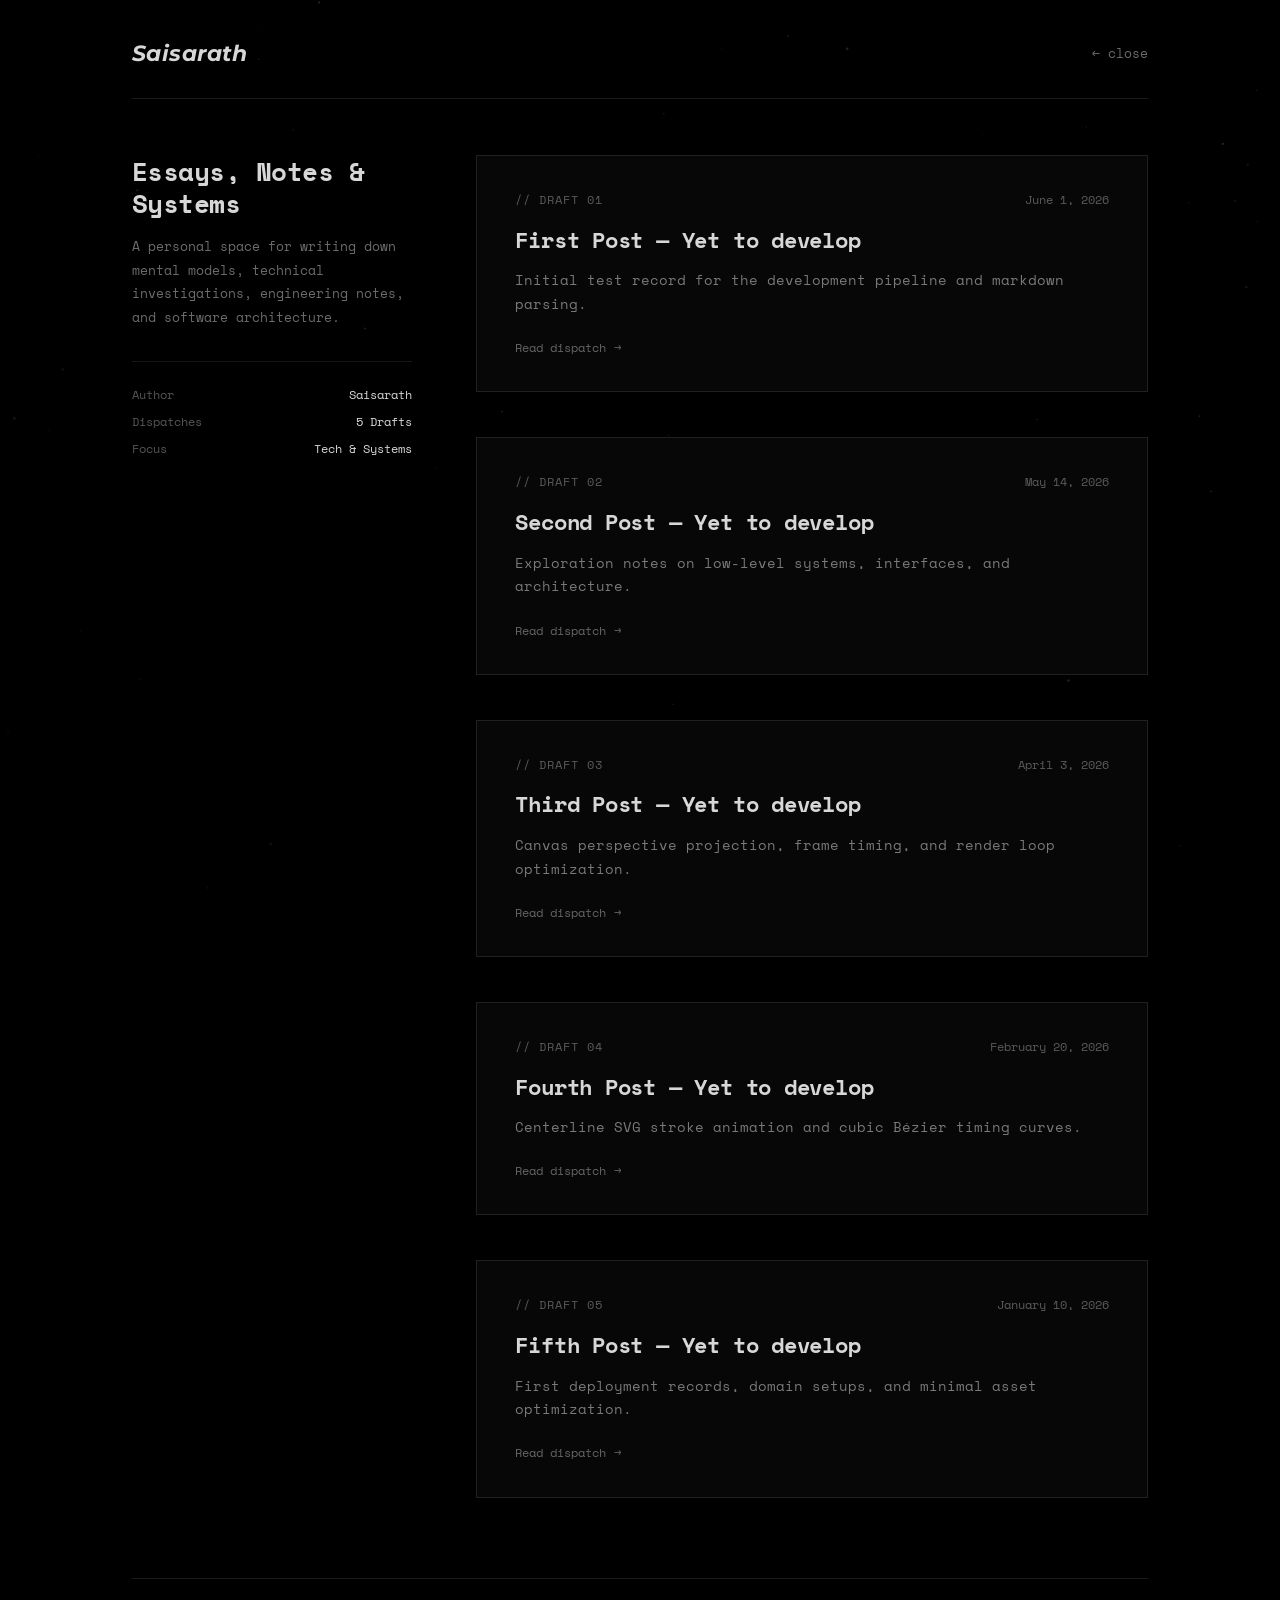
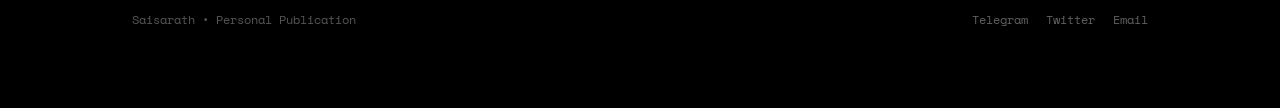
==== commit b2c33043: "Update blog.html with restored clean aesthetic and system notes" ====
--- a/blog.html
+++ b/blog.html
@@ -4,31 +4,17 @@
 <head>
   <meta charset="UTF-8" />
   <meta name="viewport" content="width=device-width, initial-scale=1.0, maximum-scale=1.0, user-scalable=no" />
-  <title>Writing — Saisarath</title>
-  <meta name="description" content="Selected writings by Saisarath." />
-
-  <!-- Premium Typography: Syne (Ultra Bold/Display) + Plus Jakarta Sans + Space Grotesk -->
+  <title>Blog — Saisarath</title>
+  <meta name="description" content="Personal blog, logs, and essays by Saisarath." />
+
+  <!-- Fonts: Space Mono & Montserrat -->
   <link rel="preconnect" href="https://fonts.googleapis.com">
   <link rel="preconnect" href="https://fonts.gstatic.com" crossorigin>
   <link
-    href="https://fonts.googleapis.com/css2?family=Plus+Jakarta+Sans:wght@300;400;500;600;700&family=Space+Grotesk:wght@400;500;600;700&family=Syne:wght@700;800&family=JetBrains+Mono:wght@400;500&display=swap"
+    href="https://fonts.googleapis.com/css2?family=Montserrat:ital,wght@1,700&family=Space+Mono:ital,wght@0,400;0,700;1,400&display=swap"
     rel="stylesheet" />
 
   <style>
-    :root {
-      --bg: #070709;
-      --surface: #0e0e12;
-      --surface-border: rgba(255, 255, 255, 0.08);
-      --text: #f4f4f6;
-      --text-muted: #7c7c8a;
-      --accent: #5e6ad2;
-      --accent-glow: rgba(94, 106, 210, 0.25);
-      --font-display: 'Syne', sans-serif;
-      --font-heading: 'Space Grotesk', sans-serif;
-      --font-body: 'Plus Jakarta Sans', sans-serif;
-      --font-mono: 'JetBrains Mono', monospace;
-    }
-
     * {
       margin: 0;
       padding: 0;
@@ -36,556 +22,594 @@
       -webkit-tap-highlight-color: transparent;
     }
 
-    html, body {
-      background: var(--bg);
-      color: var(--text);
-      font-family: var(--font-body);
+    ::-webkit-scrollbar {
+      width: 4px;
+    }
+    ::-webkit-scrollbar-track {
+      background: #000;
+    }
+    ::-webkit-scrollbar-thumb {
+      background: rgba(215, 215, 215, 0.2);
+    }
+
+    body {
+      width: 100%;
       min-height: 100vh;
+      background: #000000;
+      color: #d7d7d7;
+      font-family: 'Space Mono', monospace;
       overflow-x: hidden;
-      cursor: default;
-    }
-
-    /* Noise Texture Overlay */
-    .grain {
+    }
+
+    #stars-bg {
       position: fixed;
-      inset: -50%;
-      width: 200%;
-      height: 200%;
-      background-image: url("data:image/svg+xml,%3Csvg viewBox='0 0 200 200' xmlns='http://www.w3.org/2000/svg'%3E%3Cfilter id='noiseFilter'%3E%3CfeTurbulence type='fractalNoise' baseFrequency='0.8' numOctaves='3' stitchTiles='stitch'/%3E%3C/filter%3E%3Crect width='100%25' height='100%25' filter='url(%23noiseFilter)' opacity='0.035'/%3E%3C/svg%3E");
+      inset: 0;
+      z-index: 1;
       pointer-events: none;
-      z-index: 100;
-    }
-
-    /* Ambient Spotlight that follows cursor */
-    .spotlight {
-      position: fixed;
-      width: 600px;
-      height: 600px;
-      border-radius: 50%;
-      background: radial-gradient(circle, rgba(94, 106, 210, 0.12) 0%, rgba(0,0,0,0) 70%);
-      pointer-events: none;
-      transform: translate(-50%, -50%);
-      z-index: 1;
-      transition: opacity 0.3s ease;
-    }
-
-    /* Custom smooth scrollbar */
-    ::-webkit-scrollbar { width: 5px; }
-    ::-webkit-scrollbar-track { background: var(--bg); }
-    ::-webkit-scrollbar-thumb { background: rgba(255, 255, 255, 0.15); border-radius: 10px; }
-
-    .site-wrapper {
+      opacity: 0.35;
+    }
+
+    .blog-container {
       position: relative;
-      z-index: 2;
-      max-width: 1100px;
+      z-index: 10;
+      max-width: 1080px;
       margin: 0 auto;
-      padding: 3.5rem 2rem 8rem;
-    }
-
-    /* ── Header ── */
+      padding: 2.5rem 2rem 5rem;
+      min-height: 100vh;
+      display: flex;
+      flex-direction: column;
+    }
+
+    /* Minimal Top Bar */
     header {
       display: flex;
-      justify-content: flex-start;
+      justify-content: space-between;
       align-items: center;
-      margin-bottom: 5rem;
-    }
-
-    .back-btn {
+      padding-bottom: 2rem;
+      border-bottom: 1px solid rgba(215, 215, 215, 0.12);
+      margin-bottom: 3.5rem;
+    }
+
+    .brand {
+      font-family: 'Montserrat', sans-serif;
+      font-style: italic;
+      font-weight: 700;
+      font-size: 1.35rem;
+      color: #d7d7d7;
+      text-decoration: none;
+      letter-spacing: 0.02em;
+    }
+
+    .back-action {
+      font-size: 0.8rem;
+      color: rgba(215, 215, 215, 0.5);
+      text-decoration: none;
+      cursor: pointer;
       display: inline-flex;
       align-items: center;
-      gap: 10px;
-      color: var(--text-muted);
-      text-decoration: none;
-      font-family: var(--font-mono);
-      font-size: 13px;
-      padding: 8px 18px;
-      border-radius: 100px;
-      background: var(--surface);
-      border: 1px solid var(--surface-border);
-      transition: all 0.3s cubic-bezier(0.16, 1, 0.3, 1);
+      gap: 6px;
+      transition: color 0.2s ease;
+    }
+    .back-action:hover {
+      color: #d7d7d7;
+    }
+
+    /* Asymmetric 2-Column Layout */
+    .blog-main {
+      flex: 1;
+      display: grid;
+      grid-template-columns: 280px 1fr;
+      gap: 4rem;
+      align-items: start;
+    }
+
+    /* Left Sticky Bio / Index Column */
+    .blog-sidebar {
+      position: sticky;
+      top: 2rem;
+      display: flex;
+      flex-direction: column;
+      gap: 2rem;
+    }
+
+    .sidebar-heading {
+      font-size: 1.6rem;
+      font-weight: 700;
+      color: #d7d7d7;
+      line-height: 1.25;
+      letter-spacing: -0.02em;
+    }
+
+    .sidebar-desc {
+      font-size: 0.82rem;
+      line-height: 1.8;
+      color: rgba(215, 215, 215, 0.5);
+    }
+
+    .index-stats {
+      border-top: 1px solid rgba(215, 215, 215, 0.1);
+      padding-top: 1.5rem;
+      display: flex;
+      flex-direction: column;
+      gap: 0.6rem;
+      font-size: 0.75rem;
+      color: rgba(215, 215, 215, 0.4);
+    }
+
+    .stat-row {
+      display: flex;
+      justify-content: space-between;
+    }
+
+    .stat-val {
+      color: #d7d7d7;
+    }
+
+    /* Right Column: Essays / Stories Grid */
+    .stories-feed {
+      display: flex;
+      flex-direction: column;
+      gap: 2.8rem;
+    }
+
+    .story-card {
+      border: 1px solid rgba(215, 215, 215, 0.12);
+      background: rgba(12, 12, 14, 0.6);
+      backdrop-filter: blur(10px);
+      -webkit-backdrop-filter: blur(10px);
+      padding: 2.2rem 2.4rem;
+      transition: all 0.25s ease;
       cursor: pointer;
-    }
-
-    .back-btn:hover {
-      color: #fff;
-      border-color: rgba(255, 255, 255, 0.25);
-      background: rgba(255, 255, 255, 0.05);
-      transform: translateX(-3px);
-    }
-
-    .back-btn svg {
-      transition: transform 0.3s ease;
-    }
-    .back-btn:hover svg {
-      transform: translateX(-3px);
-    }
-
-    /* ── Hero Section ── */
-    .hero {
-      margin-bottom: 5rem;
-    }
-
-    .hero-title {
-      font-family: var(--font-display);
-      font-size: clamp(3rem, 7vw, 5.5rem);
-      font-weight: 800;
-      line-height: 0.95;
-      letter-spacing: -0.04em;
-      text-transform: uppercase;
-    }
-
-    .hero-title span.dim {
-      color: rgba(255, 255, 255, 0.25);
-      display: block;
-    }
-
-    /* ── Articles List ── */
-    .articles-container {
-      display: flex;
-      flex-direction: column;
-    }
-
-    .article-row {
       position: relative;
-      display: grid;
-      grid-template-columns: 80px 1fr 100px 40px;
-      align-items: center;
-      padding: 2.5rem 0;
-      border-bottom: 1px solid var(--surface-border);
-      text-decoration: none;
-      color: inherit;
-      transition: all 0.4s cubic-bezier(0.16, 1, 0.3, 1);
-      cursor: pointer;
-    }
-
-    .article-row:first-child {
-      border-top: 1px solid var(--surface-border);
-    }
-
-    .article-row::before {
+    }
+
+    .story-card::before {
       content: "";
       position: absolute;
-      inset: 0 -2rem;
-      background: rgba(255, 255, 255, 0.02);
+      left: -1px;
+      top: -1px;
+      bottom: -1px;
+      width: 2px;
+      background: #d7d7d7;
       opacity: 0;
-      border-radius: 12px;
-      transition: opacity 0.3s ease;
-      pointer-events: none;
-    }
-
-    .article-row:hover::before {
+      transition: opacity 0.25s ease;
+    }
+
+    .story-card:hover {
+      border-color: rgba(215, 215, 215, 0.35);
+      background: rgba(18, 18, 22, 0.7);
+      transform: translateY(-2px);
+    }
+
+    .story-card:hover::before {
       opacity: 1;
     }
 
-    .article-num {
-      font-family: var(--font-mono);
-      font-size: 13px;
-      color: var(--text-muted);
-      letter-spacing: 0.05em;
-      transition: color 0.3s ease;
-    }
-
-    .article-main {
-      padding-right: 2rem;
-    }
-
-    .article-title {
-      font-family: var(--font-heading);
-      font-size: clamp(1.4rem, 2.5vw, 2.1rem);
-      font-weight: 600;
-      line-height: 1.2;
-      letter-spacing: -0.025em;
-      color: #fff;
-      margin-bottom: 0.6rem;
-      transition: transform 0.4s cubic-bezier(0.16, 1, 0.3, 1), color 0.3s ease;
-    }
-
-    .article-row:hover .article-title {
-      transform: translateX(12px);
-      color: #a5b4fc;
-    }
-
-    .article-row:hover .article-num {
-      color: #818cf8;
-    }
-
-    .article-summary {
-      font-size: 14px;
-      color: var(--text-muted);
-      line-height: 1.5;
-      max-width: 620px;
-      transition: transform 0.4s cubic-bezier(0.16, 1, 0.3, 1);
-    }
-
-    .article-row:hover .article-summary {
-      transform: translateX(12px);
-    }
-
-    .article-meta {
-      font-family: var(--font-mono);
-      font-size: 12px;
-      color: var(--text-muted);
-      text-align: right;
-    }
-
-    .article-arrow {
-      display: flex;
-      justify-content: flex-end;
-      color: var(--text-muted);
-      transition: transform 0.4s cubic-bezier(0.16, 1, 0.3, 1), color 0.3s ease;
-    }
-
-    .article-row:hover .article-arrow {
-      transform: translate(6px, -6px);
-      color: #fff;
-    }
-
-    /* ── Immersive Reader View ── */
-    #reader-view {
-      display: none;
-      animation: fadeIn 0.4s cubic-bezier(0.16, 1, 0.3, 1);
-    }
-
-    .reader-back {
-      display: inline-flex;
+    .story-top {
+      display: flex;
+      justify-content: space-between;
+      align-items: baseline;
+      font-size: 0.72rem;
+      color: rgba(215, 215, 215, 0.4);
+      margin-bottom: 1.1rem;
+    }
+
+    .story-tag {
+      letter-spacing: 0.08em;
+      text-transform: uppercase;
+    }
+
+    .story-title {
+      font-size: 1.35rem;
+      font-weight: 700;
+      color: #d7d7d7;
+      line-height: 1.35;
+      letter-spacing: -0.01em;
+      margin-bottom: 0.9rem;
+    }
+
+    .story-synopsis {
+      font-size: 0.85rem;
+      line-height: 1.75;
+      color: rgba(215, 215, 215, 0.55);
+      margin-bottom: 1.4rem;
+    }
+
+    .story-foot {
+      display: flex;
       align-items: center;
       gap: 8px;
-      background: none;
-      border: 1px solid var(--surface-border);
-      color: var(--text-muted);
-      padding: 8px 18px;
-      border-radius: 100px;
-      font-family: var(--font-mono);
-      font-size: 12px;
-      cursor: pointer;
-      margin-bottom: 3rem;
-      transition: all 0.2s ease;
-    }
-
-    .reader-back:hover {
-      color: #fff;
-      border-color: rgba(255, 255, 255, 0.3);
-    }
-
-    .reader-header {
-      margin-bottom: 4rem;
-      padding-bottom: 2.5rem;
-      border-bottom: 1px solid var(--surface-border);
-    }
-
-    .reader-tag {
-      font-family: var(--font-mono);
-      font-size: 12px;
-      color: #818cf8;
-      text-transform: uppercase;
-      letter-spacing: 0.1em;
-      margin-bottom: 1rem;
-      display: block;
-    }
-
-    .reader-title {
-      font-family: var(--font-heading);
-      font-size: clamp(2.2rem, 5vw, 3.8rem);
-      font-weight: 700;
-      line-height: 1.1;
-      letter-spacing: -0.03em;
-      margin-bottom: 1.5rem;
-    }
-
-    .reader-date {
-      font-family: var(--font-mono);
-      font-size: 13px;
-      color: var(--text-muted);
-    }
-
-    .reader-body {
-      max-width: 720px;
-      font-size: 17px;
-      line-height: 1.85;
-      color: #d1d1db;
-    }
-
-    .reader-body p {
-      margin-bottom: 1.8rem;
-    }
-
-    .reader-body p.lead {
-      font-size: 21px;
-      line-height: 1.6;
-      color: #ffffff;
-      font-weight: 400;
-    }
-
-    .reader-body h2 {
-      font-family: var(--font-heading);
-      font-size: 2rem;
-      font-weight: 600;
-      color: #fff;
-      margin: 3.5rem 0 1.25rem;
-      letter-spacing: -0.02em;
-    }
-
-    .reader-body pre {
-      background: #0d0d12;
-      border: 1px solid var(--surface-border);
-      border-radius: 12px;
+      font-size: 0.75rem;
+      color: rgba(215, 215, 215, 0.45);
+      transition: color 0.2s ease;
+    }
+
+    .story-card:hover .story-foot {
+      color: #d7d7d7;
+    }
+
+    /* Modal Story Reader */
+    .reader-modal {
+      position: fixed;
+      inset: 0;
+      z-index: 1000;
+      background: rgba(0, 0, 0, 0.9);
+      backdrop-filter: blur(14px);
+      -webkit-backdrop-filter: blur(14px);
+      display: none;
+      align-items: center;
+      justify-content: center;
       padding: 1.5rem;
-      font-family: var(--font-mono);
-      font-size: 13.5px;
-      color: #e0e7ff;
-      overflow-x: auto;
-      margin: 2rem 0;
-      line-height: 1.65;
-    }
-
-    .reader-body code:not(pre code) {
-      font-family: var(--font-mono);
-      background: rgba(255, 255, 255, 0.08);
-      color: #a5b4fc;
-      padding: 2px 7px;
-      border-radius: 5px;
-      font-size: 14px;
-    }
-
-    /* ── Footer ── */
-    footer {
-      margin-top: 8rem;
-      padding-top: 2.5rem;
-      border-top: 1px solid var(--surface-border);
+    }
+
+    .reader-modal.open {
+      display: flex;
+    }
+
+    .modal-box {
+      background: #09090b;
+      border: 1px solid rgba(215, 215, 215, 0.2);
+      width: 100%;
+      max-width: 680px;
+      max-height: 85vh;
+      overflow-y: auto;
+      padding: 2.5rem;
+      position: relative;
+    }
+
+    .modal-bar {
       display: flex;
       justify-content: space-between;
       align-items: center;
-      font-family: var(--font-mono);
-      font-size: 12px;
-      color: var(--text-muted);
-    }
-
-    .footer-links {
-      display: flex;
-      gap: 20px;
-    }
-
-    .footer-links a {
-      color: var(--text-muted);
+      padding-bottom: 1.2rem;
+      margin-bottom: 1.6rem;
+      border-bottom: 1px solid rgba(215, 215, 215, 0.12);
+      font-size: 0.72rem;
+      color: rgba(215, 215, 215, 0.4);
+    }
+
+    .close-btn {
+      background: transparent;
+      border: 1px solid rgba(215, 215, 215, 0.2);
+      color: #d7d7d7;
+      padding: 4px 10px;
+      font-family: 'Space Mono', monospace;
+      font-size: 0.72rem;
+      cursor: pointer;
+    }
+    .close-btn:hover {
+      background: rgba(215, 215, 215, 0.12);
+    }
+
+    .modal-h {
+      font-size: 1.5rem;
+      font-weight: 700;
+      color: #d7d7d7;
+      line-height: 1.35;
+      margin-bottom: 1.2rem;
+    }
+
+    .modal-p {
+      font-size: 0.88rem;
+      line-height: 1.8;
+      color: rgba(215, 215, 215, 0.7);
+    }
+
+    .modal-p p {
+      margin-bottom: 1.2rem;
+    }
+
+    .modal-p code {
+      background: rgba(215, 215, 215, 0.08);
+      border: 1px solid rgba(215, 215, 215, 0.14);
+      padding: 2px 6px;
+      color: #d7d7d7;
+    }
+
+    /* Footer */
+    footer {
+      border-top: 1px solid rgba(215, 215, 215, 0.12);
+      margin-top: 5rem;
+      padding-top: 2rem;
+      display: flex;
+      justify-content: space-between;
+      align-items: center;
+      font-size: 0.75rem;
+      color: rgba(215, 215, 215, 0.4);
+      flex-wrap: wrap;
+      gap: 14px;
+    }
+
+    .socials {
+      display: flex;
+      gap: 18px;
+    }
+
+    .socials a {
+      color: rgba(215, 215, 215, 0.45);
       text-decoration: none;
       transition: color 0.2s ease;
     }
-
-    .footer-links a:hover {
-      color: #fff;
-    }
-
-    @keyframes fadeIn {
-      from { opacity: 0; transform: translateY(12px); }
-      to { opacity: 1; transform: translateY(0); }
-    }
-
-    @media (max-width: 768px) {
-      .site-wrapper { padding: 2rem 1.25rem 5rem; }
-      .article-row {
+    .socials a:hover {
+      color: #d7d7d7;
+    }
+
+    @media (max-width: 820px) {
+      .blog-main {
         grid-template-columns: 1fr;
-        gap: 12px;
-        padding: 2rem 0;
+        gap: 3rem;
       }
-      .article-num { display: none; }
-      .article-main { padding-right: 0; }
-      .article-meta { text-align: left; }
-      .article-arrow { display: none; }
-      .hero-title { font-size: 2.8rem; }
+      .blog-sidebar {
+        position: static;
+      }
+      .story-card {
+        padding: 1.8rem 1.6rem;
+      }
     }
   </style>
 </head>
 
 <body>
-  <div class="grain"></div>
-  <div class="spotlight" id="spotlight"></div>
-
-  <div class="site-wrapper">
-
-    <!-- Top Navigation -->
+  <canvas id="stars-bg"></canvas>
+
+  <div class="blog-container">
+    <!-- Top Bar -->
     <header>
-      <button class="back-btn" onclick="handleExit()">
-        <svg width="14" height="14" viewBox="0 0 24 24" fill="none" stroke="currentColor" stroke-width="2" stroke-linecap="round" stroke-linejoin="round">
-          <path d="M19 12H5M12 19l-7-7 7-7"/>
-        </svg>
-        <span>saisarath.com</span>
-      </button>
+      <a href="index.html" class="brand" id="brand-link">Saisarath</a>
+      <a href="index.html" class="back-action" id="back-link">← close</a>
     </header>
 
-    <!-- Main Index View -->
-    <main id="index-view">
-      <div class="hero">
-        <h1 class="hero-title">
-          Selected
-          <span class="dim">Writings</span>
-        </h1>
-      </div>
-
-      <div class="articles-container" id="articles-list">
-        <!-- Articles rendered via JavaScript -->
-      </div>
-    </main>
-
-    <!-- Article Reader View -->
-    <article id="reader-view">
-      <button class="reader-back" onclick="closeArticle()">
-        ← Back to index
-      </button>
-
-      <div class="reader-header">
-        <span class="reader-tag" id="r-tag">SYSTEMS</span>
-        <h1 class="reader-title" id="r-title"></h1>
-        <div class="reader-date" id="r-date"></div>
-      </div>
-
-      <div class="reader-body" id="r-body"></div>
-    </article>
-
-    <!-- Clean Footer -->
+    <!-- 2-Column Asymmetric Main Layout -->
+    <div class="blog-main">
+
+      <!-- Left Column: Context & Identity -->
+      <aside class="blog-sidebar">
+        <div>
+          <h1 class="sidebar-heading">Essays, Notes &amp; Systems</h1>
+          <p class="sidebar-desc" style="margin-top: 1rem;">
+            A personal space for writing down mental models, technical investigations, engineering notes, and software architecture.
+          </p>
+        </div>
+
+        <div class="index-stats">
+          <div class="stat-row">
+            <span>Author</span>
+            <span class="stat-val">Saisarath</span>
+          </div>
+          <div class="stat-row">
+            <span>Dispatches</span>
+            <span class="stat-val">5 Drafts</span>
+          </div>
+          <div class="stat-row">
+            <span>Focus</span>
+            <span class="stat-val">Tech &amp; Systems</span>
+          </div>
+        </div>
+      </aside>
+
+      <!-- Right Column: Clean Editorial Stories -->
+      <section class="stories-feed">
+
+        <!-- Story 1 -->
+        <article class="story-card" onclick="openStory('post1')">
+          <div class="story-top">
+            <span class="story-tag">// Draft 01</span>
+            <span>June 1, 2026</span>
+          </div>
+          <h2 class="story-title">First Post — Yet to develop</h2>
+          <p class="story-synopsis">
+            Initial test record for the development pipeline and markdown parsing.
+          </p>
+          <div class="story-foot">
+            <span>Read dispatch</span>
+            <span>→</span>
+          </div>
+        </article>
+
+        <!-- Story 2 -->
+        <article class="story-card" onclick="openStory('post2')">
+          <div class="story-top">
+            <span class="story-tag">// Draft 02</span>
+            <span>May 14, 2026</span>
+          </div>
+          <h2 class="story-title">Second Post — Yet to develop</h2>
+          <p class="story-synopsis">
+            Exploration notes on low-level systems, interfaces, and architecture.
+          </p>
+          <div class="story-foot">
+            <span>Read dispatch</span>
+            <span>→</span>
+          </div>
+        </article>
+
+        <!-- Story 3 -->
+        <article class="story-card" onclick="openStory('post3')">
+          <div class="story-top">
+            <span class="story-tag">// Draft 03</span>
+            <span>April 3, 2026</span>
+          </div>
+          <h2 class="story-title">Third Post — Yet to develop</h2>
+          <p class="story-synopsis">
+            Canvas perspective projection, frame timing, and render loop optimization.
+          </p>
+          <div class="story-foot">
+            <span>Read dispatch</span>
+            <span>→</span>
+          </div>
+        </article>
+
+        <!-- Story 4 -->
+        <article class="story-card" onclick="openStory('post4')">
+          <div class="story-top">
+            <span class="story-tag">// Draft 04</span>
+            <span>February 20, 2026</span>
+          </div>
+          <h2 class="story-title">Fourth Post — Yet to develop</h2>
+          <p class="story-synopsis">
+            Centerline SVG stroke animation and cubic Bézier timing curves.
+          </p>
+          <div class="story-foot">
+            <span>Read dispatch</span>
+            <span>→</span>
+          </div>
+        </article>
+
+        <!-- Story 5 -->
+        <article class="story-card" onclick="openStory('post5')">
+          <div class="story-top">
+            <span class="story-tag">// Draft 05</span>
+            <span>January 10, 2026</span>
+          </div>
+          <h2 class="story-title">Fifth Post — Yet to develop</h2>
+          <p class="story-synopsis">
+            First deployment records, domain setups, and minimal asset optimization.
+          </p>
+          <div class="story-foot">
+            <span>Read dispatch</span>
+            <span>→</span>
+          </div>
+        </article>
+
+      </section>
+
+    </div>
+
+    <!-- Footer -->
     <footer>
-      <span>&copy; 2026 Saisarath</span>
-      <div class="footer-links">
-        <a href="https://github.com/saisarathbb" target="_blank" rel="noopener noreferrer">GitHub</a>
-        <a href="https://x.com/saisarathbb" target="_blank" rel="noopener noreferrer">Twitter / X</a>
-        <a href="mailto:hello@saisarath.com" target="_blank" rel="noopener noreferrer">Email</a>
+      <div>Saisarath &bull; Personal Publication</div>
+      <div class="socials">
+        <a href="https://telegram.me/saisarath" target="_blank">Telegram</a>
+        <a href="https://x.com/saisarathbb" target="_blank">Twitter</a>
+        <a href="mailto:hello@saisarath.com" target="_blank">Email</a>
       </div>
     </footer>
-
   </div>
 
+  <!-- Story Reader Modal -->
+  <div class="reader-modal" id="readerModal" onclick="closeModalOnBackdrop(event)">
+    <div class="modal-box">
+      <div class="modal-bar">
+        <span id="modalMeta">October 2026 // Systems & Architecture</span>
+        <button class="close-btn" onclick="closeModal()">close [x]</button>
+      </div>
+      <h2 class="modal-h" id="modalTitle">Story Title</h2>
+      <div class="modal-p" id="modalContent">
+        <!-- Content injected dynamically -->
+      </div>
+    </div>
+  </div>
+
   <script>
-    const posts = [
-      {
-        id: "01",
-        tag: "ENGINEERING",
-        title: "Bypassing Android TV Launcher Lockdowns",
-        summary: "Reverse engineering OEM accessibility hooks and overriding hardware button dispatch to run clean custom shells.",
-        date: "Oct 2026",
-        body: `
-          <p class="lead">Smart TV platforms have become digital billboards. Stock launchers consume half a gigabyte of background RAM purely to cycle video ads before you even open an application.</p>
-          <p>Over the past month, I set out to completely eliminate the default launcher on my streaming hardware without unlocking the bootloader or flashing custom firmware.</p>
-          <h2>The Input Pipeline</h2>
-          <p>Standard package disabling fails on newer firmware because the WindowManager strictly refuses to boot if no home package responds. Instead of uninstalling the system app, we register a privileged <code>AccessibilityService</code> configured to filter raw key events.</p>
-          <pre><code>public boolean onKeyEvent(KeyEvent event) {
-    if (event.getKeyCode() == KeyEvent.KEYCODE_HOME) {
-        if (event.getAction() == KeyEvent.ACTION_UP) {
-            launchCleanLauncher();
-            return true; // Consume event completely
-        }
-    }
-    return super.onKeyEvent(event);
-}</code></pre>
-          <p>By consuming the event before it propagates to the system launcher service, the TV transitions to our lightweight launcher in under 50 milliseconds.</p>
-        `
+    const STORIES = {
+      'post1': {
+        meta: 'June 1, 2026 // Draft 01',
+        title: 'First Post — Yet to develop',
+        body: '<p>This entry is currently queued for publication. Full content and technical notes will be published here upon development completion.</p><p><code>status: yet to develop</code></p>'
       },
-      {
-        id: "02",
-        tag: "ARCHITECTURE",
-        title: "The Case for Fewer Layers",
-        summary: "Why modern stacks collapse under their own indirection, and the quiet power of choosing simpler primitives.",
-        date: "Aug 2026",
-        body: `
-          <p class="lead">Software engineering has developed an obsession with wrapping working primitives inside layers of abstractions until nobody understands the failure modes anymore.</p>
-          <p>Every additional proxy tier, caching layer, and microservice boundary introduced into an architecture adds operational tax. When something inevitably breaks at 2 AM, the bug is almost never in the core business logic—it is in the seams between your abstractions.</p>
-          <h2>Direct Memory & Simple Protocols</h2>
-          <p>Keeping state compact, writing sequential file reads, and leveraging operating system page caches often out-performs elaborate distributed setups while running on a $5 machine with zero maintenance.</p>
-        `
+      'post2': {
+        meta: 'May 14, 2026 // Draft 02',
+        title: 'Second Post — Yet to develop',
+        body: '<p>This entry is currently queued for publication. Full content and technical notes will be published here upon development completion.</p><p><code>status: yet to develop</code></p>'
       },
-      {
-        id: "03",
-        tag: "SYSTEMS",
-        title: "Microsecond Latency in Go Services",
-        summary: "Eliminating garbage collector pauses through stack retention, memory arenas, and zero-allocation IO buffers.",
-        date: "Jun 2026",
-        body: `
-          <p class="lead">Go makes building concurrent networked software intuitive. But when you push high packet throughput, the garbage collector's mark-and-sweep phases introduce tail latency spikes that ruin predictable SLAs.</p>
-          <p>The solution is not to fight the runtime, but to write loops where memory never leaves the stack frame during standard request pipelines.</p>
-          <pre><code>// Reusable buffer slab passed by pointer to avoid heap escapes
-type PacketBuffer struct {
-    raw [4096]byte
-    len int
-}</code></pre>
-          <p>Profiling memory allocations with <code>-benchmem</code> and inspecting compiler escape analysis (<code>-gcflags="-m"</code>) allowed us to eliminate over 95% of heap allocations on hot paths.</p>
-        `
+      'post3': {
+        meta: 'April 3, 2026 // Draft 03',
+        title: 'Third Post — Yet to develop',
+        body: '<p>This entry is currently queued for publication. Full content and technical notes will be published here upon development completion.</p><p><code>status: yet to develop</code></p>'
       },
-      {
-        id: "04",
-        tag: "TOOLING",
-        title: "Tools That Disappear",
-        summary: "Design notes on command-line utilities that prioritize silence, composition, and zero external runtime requirements.",
-        date: "Apr 2026",
-        body: `
-          <p class="lead">The best tool is one you never think about while using it. It starts instantly, respects standard streams, and produces deterministic output without unsolicited banners or telemetry checks.</p>
-          <p>When software does its job quietly, it compounds into your daily workflow rather than demanding your attention.</p>
-        `
+      'post4': {
+        meta: 'February 20, 2026 // Draft 04',
+        title: 'Fourth Post — Yet to develop',
+        body: '<p>This entry is currently queued for publication. Full content and technical notes will be published here upon development completion.</p><p><code>status: yet to develop</code></p>'
+      },
+      'post5': {
+        meta: 'January 10, 2026 // Draft 05',
+        title: 'Fifth Post — Yet to develop',
+        body: '<p>This entry is currently queued for publication. Full content and technical notes will be published here upon development completion.</p><p><code>status: yet to develop</code></p>'
       }
-    ];
-
-    const indexView = document.getElementById('index-view');
-    const readerView = document.getElementById('reader-view');
-    const articlesList = document.getElementById('articles-list');
-    const spotlight = document.getElementById('spotlight');
-
-    // Interactive Spotlight Effect
-    window.addEventListener('mousemove', (e) => {
-      spotlight.style.left = e.clientX + 'px';
-      spotlight.style.top = e.clientY + 'px';
+    };
+
+    const modal = document.getElementById('readerModal');
+    const modalMeta = document.getElementById('modalMeta');
+    const modalTitle = document.getElementById('modalTitle');
+    const modalContent = document.getElementById('modalContent');
+
+    function openStory(id) {
+      const story = STORIES[id];
+      if (!story) return;
+      modalMeta.textContent = story.meta;
+      modalTitle.textContent = story.title;
+      modalContent.innerHTML = story.body;
+      modal.classList.add('open');
+      document.body.style.overflow = 'hidden';
+    }
+
+    function closeModal() {
+      modal.classList.remove('open');
+      document.body.style.overflow = '';
+    }
+
+    function closeModalOnBackdrop(e) {
+      if (e.target === modal) closeModal();
+    }
+
+    document.addEventListener('keydown', (e) => {
+      if (e.key === 'Escape') closeModal();
     });
 
-    // Render Articles List
-    function renderList() {
-      articlesList.innerHTML = posts.map(post => `
-        <div class="article-row" onclick="openPost('${post.id}')">
-          <span class="article-num">${post.id}</span>
-          <div class="article-main">
-            <h2 class="article-title">${post.title}</h2>
-            <p class="article-summary">${post.summary}</p>
-          </div>
-          <div class="article-meta">
-            <span>${post.date}</span>
-          </div>
-          <div class="article-arrow">
-            <svg width="20" height="20" viewBox="0 0 24 24" fill="none" stroke="currentColor" stroke-width="2" stroke-linecap="round" stroke-linejoin="round">
-              <line x1="7" y1="17" x2="17" y2="7"></line>
-              <polyline points="7 7 17 7 17 17"></polyline>
-            </svg>
-          </div>
-        </div>
-      `).join('');
-    }
-
-    // Open Reader
-    function openPost(id) {
-      const p = posts.find(item => item.id === id);
-      if (!p) return;
-
-      document.getElementById('r-tag').textContent = p.tag;
-      document.getElementById('r-title').textContent = p.title;
-      document.getElementById('r-date').textContent = p.date;
-      document.getElementById('r-body').innerHTML = p.body;
-
-      indexView.style.display = 'none';
-      readerView.style.display = 'block';
-      window.scrollTo({ top: 0, behavior: 'smooth' });
-    }
-
-    // Close Reader
-    function closeArticle() {
-      readerView.style.display = 'none';
-      indexView.style.display = 'block';
-    }
-
-    // Exit handler (works in iframe or standalone)
-    function handleExit() {
-      if (window.parent && window.parent !== window && typeof window.parent.closeBlogPanel === 'function') {
-        window.parent.closeBlogPanel();
+    /* ── Smooth Navigation ── */
+    function goBack(e) {
+      if (e && e.preventDefault) e.preventDefault();
+      if (window.parent !== window) {
+        window.parent.history.back();
       } else {
         window.location.href = 'index.html';
       }
     }
 
-    renderList();
+    document.getElementById('brand-link').addEventListener('click', goBack);
+    document.getElementById('back-link').addEventListener('click', goBack);
+
+    /* ── Canvas Background Stars ── */
+    (function initStars() {
+      const canvas = document.getElementById('stars-bg');
+      const ctx = canvas.getContext('2d');
+      let w = canvas.width = window.innerWidth;
+      let h = canvas.height = window.innerHeight;
+
+      const stars = [];
+      const count = Math.floor((w + h) / 22);
+
+      for (let i = 0; i < count; i++) {
+        stars.push({
+          x: Math.random() * w,
+          y: Math.random() * h,
+          r: Math.random() * 1.2 + 0.2,
+          alpha: Math.random() * 0.4 + 0.1,
+          speed: Math.random() * 0.005 + 0.002
+        });
+      }
+
+      function draw() {
+        ctx.clearRect(0, 0, w, h);
+        for (let s of stars) {
+          s.alpha += Math.sin(Date.now() * s.speed) * 0.006;
+          const a = Math.max(0.06, Math.min(0.5, s.alpha));
+          ctx.fillStyle = `rgba(215, 215, 215, ${a})`;
+          ctx.beginPath();
+          ctx.arc(s.x, s.y, s.r, 0, Math.PI * 2);
+          ctx.fill();
+        }
+        requestAnimationFrame(draw);
+      }
+
+      window.addEventListener('resize', () => {
+        w = canvas.width = window.innerWidth;
+        h = canvas.height = window.innerHeight;
+      });
+
+      draw();
+    })();
   </script>
 </body>
 
-</html>
+</html>
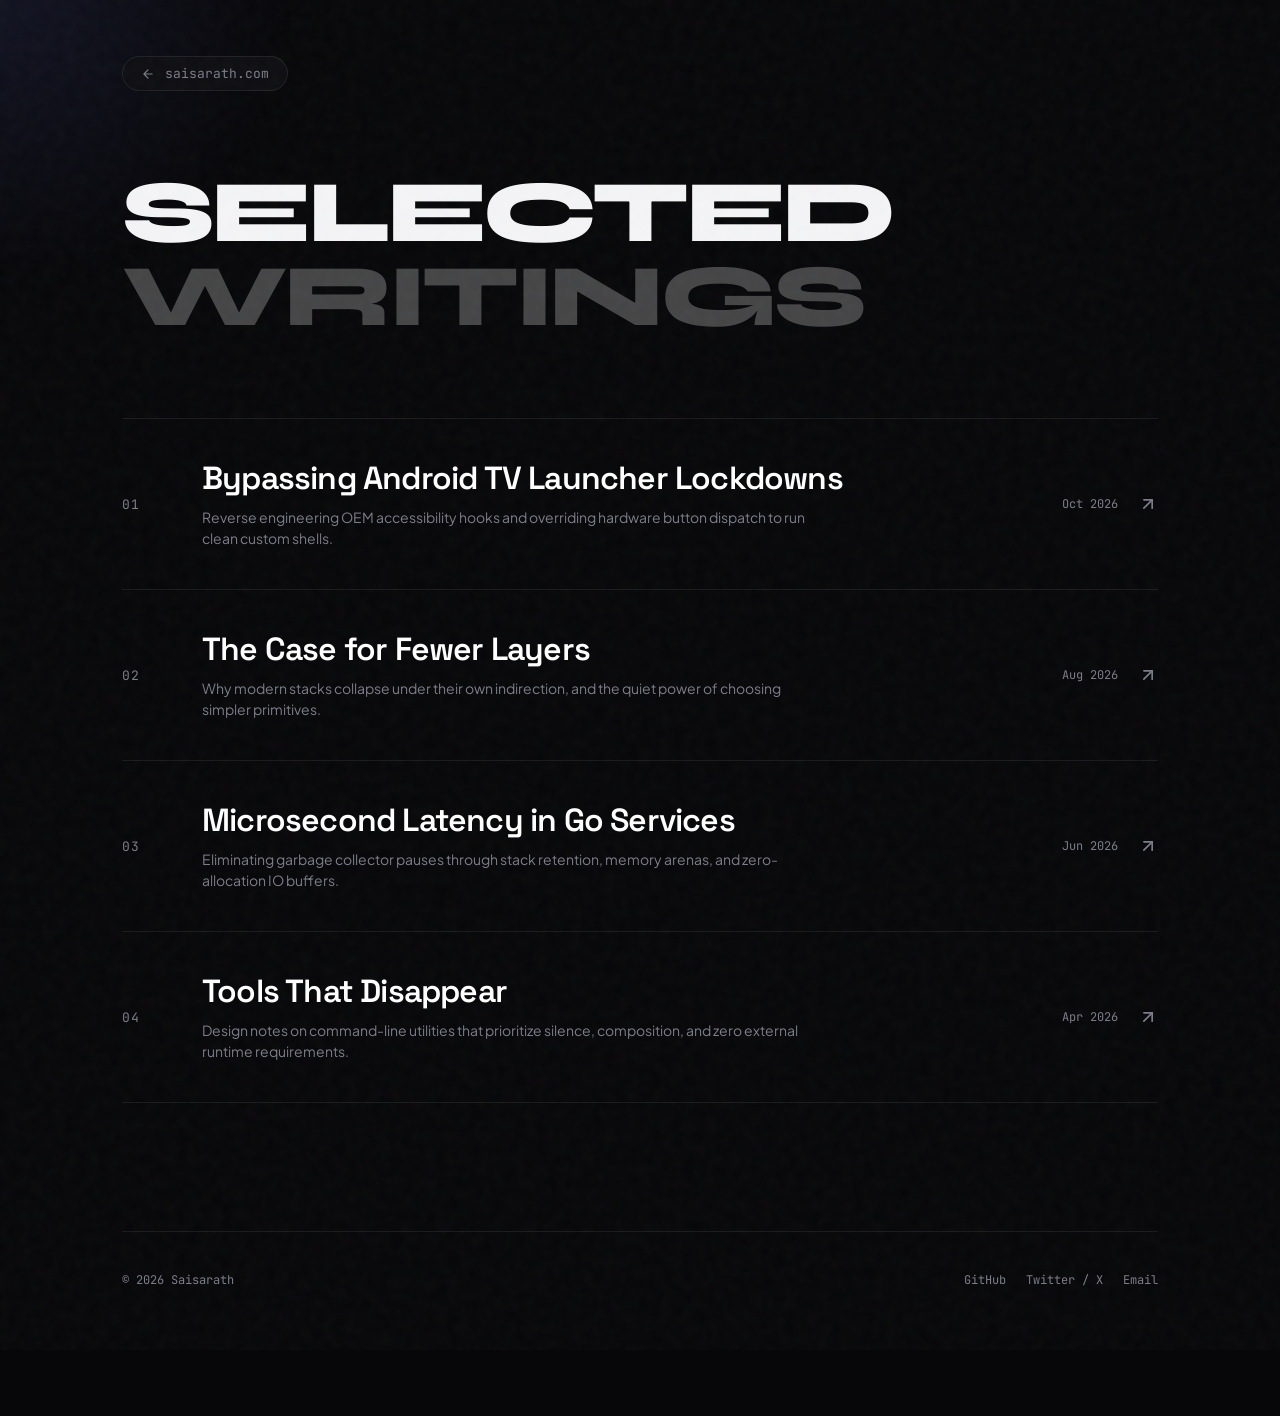
==== commit 27da4eeb: "Deploy new award-winning blog design to saisarath.com" ====
--- a/blog.html
+++ b/blog.html
@@ -4,17 +4,31 @@
 <head>
   <meta charset="UTF-8" />
   <meta name="viewport" content="width=device-width, initial-scale=1.0, maximum-scale=1.0, user-scalable=no" />
-  <title>Blog — Saisarath</title>
-  <meta name="description" content="Personal blog, logs, and essays by Saisarath." />
-
-  <!-- Fonts: Space Mono & Montserrat -->
+  <title>Writing — Saisarath</title>
+  <meta name="description" content="Selected writings by Saisarath." />
+
+  <!-- Premium Typography: Syne (Ultra Bold/Display) + Plus Jakarta Sans + Space Grotesk -->
   <link rel="preconnect" href="https://fonts.googleapis.com">
   <link rel="preconnect" href="https://fonts.gstatic.com" crossorigin>
   <link
-    href="https://fonts.googleapis.com/css2?family=Montserrat:ital,wght@1,700&family=Space+Mono:ital,wght@0,400;0,700;1,400&display=swap"
+    href="https://fonts.googleapis.com/css2?family=Plus+Jakarta+Sans:wght@300;400;500;600;700&family=Space+Grotesk:wght@400;500;600;700&family=Syne:wght@700;800&family=JetBrains+Mono:wght@400;500&display=swap"
     rel="stylesheet" />
 
   <style>
+    :root {
+      --bg: #070709;
+      --surface: #0e0e12;
+      --surface-border: rgba(255, 255, 255, 0.08);
+      --text: #f4f4f6;
+      --text-muted: #7c7c8a;
+      --accent: #5e6ad2;
+      --accent-glow: rgba(94, 106, 210, 0.25);
+      --font-display: 'Syne', sans-serif;
+      --font-heading: 'Space Grotesk', sans-serif;
+      --font-body: 'Plus Jakarta Sans', sans-serif;
+      --font-mono: 'JetBrains Mono', monospace;
+    }
+
     * {
       margin: 0;
       padding: 0;
@@ -22,594 +36,556 @@
       -webkit-tap-highlight-color: transparent;
     }
 
-    ::-webkit-scrollbar {
-      width: 4px;
-    }
-    ::-webkit-scrollbar-track {
-      background: #000;
-    }
-    ::-webkit-scrollbar-thumb {
-      background: rgba(215, 215, 215, 0.2);
-    }
-
-    body {
-      width: 100%;
+    html, body {
+      background: var(--bg);
+      color: var(--text);
+      font-family: var(--font-body);
       min-height: 100vh;
-      background: #000000;
-      color: #d7d7d7;
-      font-family: 'Space Mono', monospace;
       overflow-x: hidden;
-    }
-
-    #stars-bg {
+      cursor: default;
+    }
+
+    /* Noise Texture Overlay */
+    .grain {
       position: fixed;
-      inset: 0;
+      inset: -50%;
+      width: 200%;
+      height: 200%;
+      background-image: url("data:image/svg+xml,%3Csvg viewBox='0 0 200 200' xmlns='http://www.w3.org/2000/svg'%3E%3Cfilter id='noiseFilter'%3E%3CfeTurbulence type='fractalNoise' baseFrequency='0.8' numOctaves='3' stitchTiles='stitch'/%3E%3C/filter%3E%3Crect width='100%25' height='100%25' filter='url(%23noiseFilter)' opacity='0.035'/%3E%3C/svg%3E");
+      pointer-events: none;
+      z-index: 100;
+    }
+
+    /* Ambient Spotlight that follows cursor */
+    .spotlight {
+      position: fixed;
+      width: 600px;
+      height: 600px;
+      border-radius: 50%;
+      background: radial-gradient(circle, rgba(94, 106, 210, 0.12) 0%, rgba(0,0,0,0) 70%);
+      pointer-events: none;
+      transform: translate(-50%, -50%);
       z-index: 1;
-      pointer-events: none;
-      opacity: 0.35;
-    }
-
-    .blog-container {
+      transition: opacity 0.3s ease;
+    }
+
+    /* Custom smooth scrollbar */
+    ::-webkit-scrollbar { width: 5px; }
+    ::-webkit-scrollbar-track { background: var(--bg); }
+    ::-webkit-scrollbar-thumb { background: rgba(255, 255, 255, 0.15); border-radius: 10px; }
+
+    .site-wrapper {
       position: relative;
-      z-index: 10;
-      max-width: 1080px;
+      z-index: 2;
+      max-width: 1100px;
       margin: 0 auto;
-      padding: 2.5rem 2rem 5rem;
-      min-height: 100vh;
+      padding: 3.5rem 2rem 8rem;
+    }
+
+    /* ── Header ── */
+    header {
+      display: flex;
+      justify-content: flex-start;
+      align-items: center;
+      margin-bottom: 5rem;
+    }
+
+    .back-btn {
+      display: inline-flex;
+      align-items: center;
+      gap: 10px;
+      color: var(--text-muted);
+      text-decoration: none;
+      font-family: var(--font-mono);
+      font-size: 13px;
+      padding: 8px 18px;
+      border-radius: 100px;
+      background: var(--surface);
+      border: 1px solid var(--surface-border);
+      transition: all 0.3s cubic-bezier(0.16, 1, 0.3, 1);
+      cursor: pointer;
+    }
+
+    .back-btn:hover {
+      color: #fff;
+      border-color: rgba(255, 255, 255, 0.25);
+      background: rgba(255, 255, 255, 0.05);
+      transform: translateX(-3px);
+    }
+
+    .back-btn svg {
+      transition: transform 0.3s ease;
+    }
+    .back-btn:hover svg {
+      transform: translateX(-3px);
+    }
+
+    /* ── Hero Section ── */
+    .hero {
+      margin-bottom: 5rem;
+    }
+
+    .hero-title {
+      font-family: var(--font-display);
+      font-size: clamp(3rem, 7vw, 5.5rem);
+      font-weight: 800;
+      line-height: 0.95;
+      letter-spacing: -0.04em;
+      text-transform: uppercase;
+    }
+
+    .hero-title span.dim {
+      color: rgba(255, 255, 255, 0.25);
+      display: block;
+    }
+
+    /* ── Articles List ── */
+    .articles-container {
       display: flex;
       flex-direction: column;
     }
 
-    /* Minimal Top Bar */
-    header {
+    .article-row {
+      position: relative;
+      display: grid;
+      grid-template-columns: 80px 1fr 100px 40px;
+      align-items: center;
+      padding: 2.5rem 0;
+      border-bottom: 1px solid var(--surface-border);
+      text-decoration: none;
+      color: inherit;
+      transition: all 0.4s cubic-bezier(0.16, 1, 0.3, 1);
+      cursor: pointer;
+    }
+
+    .article-row:first-child {
+      border-top: 1px solid var(--surface-border);
+    }
+
+    .article-row::before {
+      content: "";
+      position: absolute;
+      inset: 0 -2rem;
+      background: rgba(255, 255, 255, 0.02);
+      opacity: 0;
+      border-radius: 12px;
+      transition: opacity 0.3s ease;
+      pointer-events: none;
+    }
+
+    .article-row:hover::before {
+      opacity: 1;
+    }
+
+    .article-num {
+      font-family: var(--font-mono);
+      font-size: 13px;
+      color: var(--text-muted);
+      letter-spacing: 0.05em;
+      transition: color 0.3s ease;
+    }
+
+    .article-main {
+      padding-right: 2rem;
+    }
+
+    .article-title {
+      font-family: var(--font-heading);
+      font-size: clamp(1.4rem, 2.5vw, 2.1rem);
+      font-weight: 600;
+      line-height: 1.2;
+      letter-spacing: -0.025em;
+      color: #fff;
+      margin-bottom: 0.6rem;
+      transition: transform 0.4s cubic-bezier(0.16, 1, 0.3, 1), color 0.3s ease;
+    }
+
+    .article-row:hover .article-title {
+      transform: translateX(12px);
+      color: #a5b4fc;
+    }
+
+    .article-row:hover .article-num {
+      color: #818cf8;
+    }
+
+    .article-summary {
+      font-size: 14px;
+      color: var(--text-muted);
+      line-height: 1.5;
+      max-width: 620px;
+      transition: transform 0.4s cubic-bezier(0.16, 1, 0.3, 1);
+    }
+
+    .article-row:hover .article-summary {
+      transform: translateX(12px);
+    }
+
+    .article-meta {
+      font-family: var(--font-mono);
+      font-size: 12px;
+      color: var(--text-muted);
+      text-align: right;
+    }
+
+    .article-arrow {
+      display: flex;
+      justify-content: flex-end;
+      color: var(--text-muted);
+      transition: transform 0.4s cubic-bezier(0.16, 1, 0.3, 1), color 0.3s ease;
+    }
+
+    .article-row:hover .article-arrow {
+      transform: translate(6px, -6px);
+      color: #fff;
+    }
+
+    /* ── Immersive Reader View ── */
+    #reader-view {
+      display: none;
+      animation: fadeIn 0.4s cubic-bezier(0.16, 1, 0.3, 1);
+    }
+
+    .reader-back {
+      display: inline-flex;
+      align-items: center;
+      gap: 8px;
+      background: none;
+      border: 1px solid var(--surface-border);
+      color: var(--text-muted);
+      padding: 8px 18px;
+      border-radius: 100px;
+      font-family: var(--font-mono);
+      font-size: 12px;
+      cursor: pointer;
+      margin-bottom: 3rem;
+      transition: all 0.2s ease;
+    }
+
+    .reader-back:hover {
+      color: #fff;
+      border-color: rgba(255, 255, 255, 0.3);
+    }
+
+    .reader-header {
+      margin-bottom: 4rem;
+      padding-bottom: 2.5rem;
+      border-bottom: 1px solid var(--surface-border);
+    }
+
+    .reader-tag {
+      font-family: var(--font-mono);
+      font-size: 12px;
+      color: #818cf8;
+      text-transform: uppercase;
+      letter-spacing: 0.1em;
+      margin-bottom: 1rem;
+      display: block;
+    }
+
+    .reader-title {
+      font-family: var(--font-heading);
+      font-size: clamp(2.2rem, 5vw, 3.8rem);
+      font-weight: 700;
+      line-height: 1.1;
+      letter-spacing: -0.03em;
+      margin-bottom: 1.5rem;
+    }
+
+    .reader-date {
+      font-family: var(--font-mono);
+      font-size: 13px;
+      color: var(--text-muted);
+    }
+
+    .reader-body {
+      max-width: 720px;
+      font-size: 17px;
+      line-height: 1.85;
+      color: #d1d1db;
+    }
+
+    .reader-body p {
+      margin-bottom: 1.8rem;
+    }
+
+    .reader-body p.lead {
+      font-size: 21px;
+      line-height: 1.6;
+      color: #ffffff;
+      font-weight: 400;
+    }
+
+    .reader-body h2 {
+      font-family: var(--font-heading);
+      font-size: 2rem;
+      font-weight: 600;
+      color: #fff;
+      margin: 3.5rem 0 1.25rem;
+      letter-spacing: -0.02em;
+    }
+
+    .reader-body pre {
+      background: #0d0d12;
+      border: 1px solid var(--surface-border);
+      border-radius: 12px;
+      padding: 1.5rem;
+      font-family: var(--font-mono);
+      font-size: 13.5px;
+      color: #e0e7ff;
+      overflow-x: auto;
+      margin: 2rem 0;
+      line-height: 1.65;
+    }
+
+    .reader-body code:not(pre code) {
+      font-family: var(--font-mono);
+      background: rgba(255, 255, 255, 0.08);
+      color: #a5b4fc;
+      padding: 2px 7px;
+      border-radius: 5px;
+      font-size: 14px;
+    }
+
+    /* ── Footer ── */
+    footer {
+      margin-top: 8rem;
+      padding-top: 2.5rem;
+      border-top: 1px solid var(--surface-border);
       display: flex;
       justify-content: space-between;
       align-items: center;
-      padding-bottom: 2rem;
-      border-bottom: 1px solid rgba(215, 215, 215, 0.12);
-      margin-bottom: 3.5rem;
-    }
-
-    .brand {
-      font-family: 'Montserrat', sans-serif;
-      font-style: italic;
-      font-weight: 700;
-      font-size: 1.35rem;
-      color: #d7d7d7;
-      text-decoration: none;
-      letter-spacing: 0.02em;
-    }
-
-    .back-action {
-      font-size: 0.8rem;
-      color: rgba(215, 215, 215, 0.5);
-      text-decoration: none;
-      cursor: pointer;
-      display: inline-flex;
-      align-items: center;
-      gap: 6px;
-      transition: color 0.2s ease;
-    }
-    .back-action:hover {
-      color: #d7d7d7;
-    }
-
-    /* Asymmetric 2-Column Layout */
-    .blog-main {
-      flex: 1;
-      display: grid;
-      grid-template-columns: 280px 1fr;
-      gap: 4rem;
-      align-items: start;
-    }
-
-    /* Left Sticky Bio / Index Column */
-    .blog-sidebar {
-      position: sticky;
-      top: 2rem;
+      font-family: var(--font-mono);
+      font-size: 12px;
+      color: var(--text-muted);
+    }
+
+    .footer-links {
       display: flex;
-      flex-direction: column;
-      gap: 2rem;
-    }
-
-    .sidebar-heading {
-      font-size: 1.6rem;
-      font-weight: 700;
-      color: #d7d7d7;
-      line-height: 1.25;
-      letter-spacing: -0.02em;
-    }
-
-    .sidebar-desc {
-      font-size: 0.82rem;
-      line-height: 1.8;
-      color: rgba(215, 215, 215, 0.5);
-    }
-
-    .index-stats {
-      border-top: 1px solid rgba(215, 215, 215, 0.1);
-      padding-top: 1.5rem;
-      display: flex;
-      flex-direction: column;
-      gap: 0.6rem;
-      font-size: 0.75rem;
-      color: rgba(215, 215, 215, 0.4);
-    }
-
-    .stat-row {
-      display: flex;
-      justify-content: space-between;
-    }
-
-    .stat-val {
-      color: #d7d7d7;
-    }
-
-    /* Right Column: Essays / Stories Grid */
-    .stories-feed {
-      display: flex;
-      flex-direction: column;
-      gap: 2.8rem;
-    }
-
-    .story-card {
-      border: 1px solid rgba(215, 215, 215, 0.12);
-      background: rgba(12, 12, 14, 0.6);
-      backdrop-filter: blur(10px);
-      -webkit-backdrop-filter: blur(10px);
-      padding: 2.2rem 2.4rem;
-      transition: all 0.25s ease;
-      cursor: pointer;
-      position: relative;
-    }
-
-    .story-card::before {
-      content: "";
-      position: absolute;
-      left: -1px;
-      top: -1px;
-      bottom: -1px;
-      width: 2px;
-      background: #d7d7d7;
-      opacity: 0;
-      transition: opacity 0.25s ease;
-    }
-
-    .story-card:hover {
-      border-color: rgba(215, 215, 215, 0.35);
-      background: rgba(18, 18, 22, 0.7);
-      transform: translateY(-2px);
-    }
-
-    .story-card:hover::before {
-      opacity: 1;
-    }
-
-    .story-top {
-      display: flex;
-      justify-content: space-between;
-      align-items: baseline;
-      font-size: 0.72rem;
-      color: rgba(215, 215, 215, 0.4);
-      margin-bottom: 1.1rem;
-    }
-
-    .story-tag {
-      letter-spacing: 0.08em;
-      text-transform: uppercase;
-    }
-
-    .story-title {
-      font-size: 1.35rem;
-      font-weight: 700;
-      color: #d7d7d7;
-      line-height: 1.35;
-      letter-spacing: -0.01em;
-      margin-bottom: 0.9rem;
-    }
-
-    .story-synopsis {
-      font-size: 0.85rem;
-      line-height: 1.75;
-      color: rgba(215, 215, 215, 0.55);
-      margin-bottom: 1.4rem;
-    }
-
-    .story-foot {
-      display: flex;
-      align-items: center;
-      gap: 8px;
-      font-size: 0.75rem;
-      color: rgba(215, 215, 215, 0.45);
-      transition: color 0.2s ease;
-    }
-
-    .story-card:hover .story-foot {
-      color: #d7d7d7;
-    }
-
-    /* Modal Story Reader */
-    .reader-modal {
-      position: fixed;
-      inset: 0;
-      z-index: 1000;
-      background: rgba(0, 0, 0, 0.9);
-      backdrop-filter: blur(14px);
-      -webkit-backdrop-filter: blur(14px);
-      display: none;
-      align-items: center;
-      justify-content: center;
-      padding: 1.5rem;
-    }
-
-    .reader-modal.open {
-      display: flex;
-    }
-
-    .modal-box {
-      background: #09090b;
-      border: 1px solid rgba(215, 215, 215, 0.2);
-      width: 100%;
-      max-width: 680px;
-      max-height: 85vh;
-      overflow-y: auto;
-      padding: 2.5rem;
-      position: relative;
-    }
-
-    .modal-bar {
-      display: flex;
-      justify-content: space-between;
-      align-items: center;
-      padding-bottom: 1.2rem;
-      margin-bottom: 1.6rem;
-      border-bottom: 1px solid rgba(215, 215, 215, 0.12);
-      font-size: 0.72rem;
-      color: rgba(215, 215, 215, 0.4);
-    }
-
-    .close-btn {
-      background: transparent;
-      border: 1px solid rgba(215, 215, 215, 0.2);
-      color: #d7d7d7;
-      padding: 4px 10px;
-      font-family: 'Space Mono', monospace;
-      font-size: 0.72rem;
-      cursor: pointer;
-    }
-    .close-btn:hover {
-      background: rgba(215, 215, 215, 0.12);
-    }
-
-    .modal-h {
-      font-size: 1.5rem;
-      font-weight: 700;
-      color: #d7d7d7;
-      line-height: 1.35;
-      margin-bottom: 1.2rem;
-    }
-
-    .modal-p {
-      font-size: 0.88rem;
-      line-height: 1.8;
-      color: rgba(215, 215, 215, 0.7);
-    }
-
-    .modal-p p {
-      margin-bottom: 1.2rem;
-    }
-
-    .modal-p code {
-      background: rgba(215, 215, 215, 0.08);
-      border: 1px solid rgba(215, 215, 215, 0.14);
-      padding: 2px 6px;
-      color: #d7d7d7;
-    }
-
-    /* Footer */
-    footer {
-      border-top: 1px solid rgba(215, 215, 215, 0.12);
-      margin-top: 5rem;
-      padding-top: 2rem;
-      display: flex;
-      justify-content: space-between;
-      align-items: center;
-      font-size: 0.75rem;
-      color: rgba(215, 215, 215, 0.4);
-      flex-wrap: wrap;
-      gap: 14px;
-    }
-
-    .socials {
-      display: flex;
-      gap: 18px;
-    }
-
-    .socials a {
-      color: rgba(215, 215, 215, 0.45);
+      gap: 20px;
+    }
+
+    .footer-links a {
+      color: var(--text-muted);
       text-decoration: none;
       transition: color 0.2s ease;
     }
-    .socials a:hover {
-      color: #d7d7d7;
-    }
-
-    @media (max-width: 820px) {
-      .blog-main {
+
+    .footer-links a:hover {
+      color: #fff;
+    }
+
+    @keyframes fadeIn {
+      from { opacity: 0; transform: translateY(12px); }
+      to { opacity: 1; transform: translateY(0); }
+    }
+
+    @media (max-width: 768px) {
+      .site-wrapper { padding: 2rem 1.25rem 5rem; }
+      .article-row {
         grid-template-columns: 1fr;
-        gap: 3rem;
+        gap: 12px;
+        padding: 2rem 0;
       }
-      .blog-sidebar {
-        position: static;
-      }
-      .story-card {
-        padding: 1.8rem 1.6rem;
-      }
+      .article-num { display: none; }
+      .article-main { padding-right: 0; }
+      .article-meta { text-align: left; }
+      .article-arrow { display: none; }
+      .hero-title { font-size: 2.8rem; }
     }
   </style>
 </head>
 
 <body>
-  <canvas id="stars-bg"></canvas>
-
-  <div class="blog-container">
-    <!-- Top Bar -->
+  <div class="grain"></div>
+  <div class="spotlight" id="spotlight"></div>
+
+  <div class="site-wrapper">
+
+    <!-- Top Navigation -->
     <header>
-      <a href="index.html" class="brand" id="brand-link">Saisarath</a>
-      <a href="index.html" class="back-action" id="back-link">← close</a>
+      <button class="back-btn" onclick="handleExit()">
+        <svg width="14" height="14" viewBox="0 0 24 24" fill="none" stroke="currentColor" stroke-width="2" stroke-linecap="round" stroke-linejoin="round">
+          <path d="M19 12H5M12 19l-7-7 7-7"/>
+        </svg>
+        <span>saisarath.com</span>
+      </button>
     </header>
 
-    <!-- 2-Column Asymmetric Main Layout -->
-    <div class="blog-main">
-
-      <!-- Left Column: Context & Identity -->
-      <aside class="blog-sidebar">
-        <div>
-          <h1 class="sidebar-heading">Essays, Notes &amp; Systems</h1>
-          <p class="sidebar-desc" style="margin-top: 1rem;">
-            A personal space for writing down mental models, technical investigations, engineering notes, and software architecture.
-          </p>
-        </div>
-
-        <div class="index-stats">
-          <div class="stat-row">
-            <span>Author</span>
-            <span class="stat-val">Saisarath</span>
+    <!-- Main Index View -->
+    <main id="index-view">
+      <div class="hero">
+        <h1 class="hero-title">
+          Selected
+          <span class="dim">Writings</span>
+        </h1>
+      </div>
+
+      <div class="articles-container" id="articles-list">
+        <!-- Articles rendered via JavaScript -->
+      </div>
+    </main>
+
+    <!-- Article Reader View -->
+    <article id="reader-view">
+      <button class="reader-back" onclick="closeArticle()">
+        ← Back to index
+      </button>
+
+      <div class="reader-header">
+        <span class="reader-tag" id="r-tag">SYSTEMS</span>
+        <h1 class="reader-title" id="r-title"></h1>
+        <div class="reader-date" id="r-date"></div>
+      </div>
+
+      <div class="reader-body" id="r-body"></div>
+    </article>
+
+    <!-- Clean Footer -->
+    <footer>
+      <span>&copy; 2026 Saisarath</span>
+      <div class="footer-links">
+        <a href="https://github.com/saisarathbb" target="_blank" rel="noopener noreferrer">GitHub</a>
+        <a href="https://x.com/saisarathbb" target="_blank" rel="noopener noreferrer">Twitter / X</a>
+        <a href="mailto:hello@saisarath.com" target="_blank" rel="noopener noreferrer">Email</a>
+      </div>
+    </footer>
+
+  </div>
+
+  <script>
+    const posts = [
+      {
+        id: "01",
+        tag: "ENGINEERING",
+        title: "Bypassing Android TV Launcher Lockdowns",
+        summary: "Reverse engineering OEM accessibility hooks and overriding hardware button dispatch to run clean custom shells.",
+        date: "Oct 2026",
+        body: `
+          <p class="lead">Smart TV platforms have become digital billboards. Stock launchers consume half a gigabyte of background RAM purely to cycle video ads before you even open an application.</p>
+          <p>Over the past month, I set out to completely eliminate the default launcher on my streaming hardware without unlocking the bootloader or flashing custom firmware.</p>
+          <h2>The Input Pipeline</h2>
+          <p>Standard package disabling fails on newer firmware because the WindowManager strictly refuses to boot if no home package responds. Instead of uninstalling the system app, we register a privileged <code>AccessibilityService</code> configured to filter raw key events.</p>
+          <pre><code>public boolean onKeyEvent(KeyEvent event) {
+    if (event.getKeyCode() == KeyEvent.KEYCODE_HOME) {
+        if (event.getAction() == KeyEvent.ACTION_UP) {
+            launchCleanLauncher();
+            return true; // Consume event completely
+        }
+    }
+    return super.onKeyEvent(event);
+}</code></pre>
+          <p>By consuming the event before it propagates to the system launcher service, the TV transitions to our lightweight launcher in under 50 milliseconds.</p>
+        `
+      },
+      {
+        id: "02",
+        tag: "ARCHITECTURE",
+        title: "The Case for Fewer Layers",
+        summary: "Why modern stacks collapse under their own indirection, and the quiet power of choosing simpler primitives.",
+        date: "Aug 2026",
+        body: `
+          <p class="lead">Software engineering has developed an obsession with wrapping working primitives inside layers of abstractions until nobody understands the failure modes anymore.</p>
+          <p>Every additional proxy tier, caching layer, and microservice boundary introduced into an architecture adds operational tax. When something inevitably breaks at 2 AM, the bug is almost never in the core business logic—it is in the seams between your abstractions.</p>
+          <h2>Direct Memory & Simple Protocols</h2>
+          <p>Keeping state compact, writing sequential file reads, and leveraging operating system page caches often out-performs elaborate distributed setups while running on a $5 machine with zero maintenance.</p>
+        `
+      },
+      {
+        id: "03",
+        tag: "SYSTEMS",
+        title: "Microsecond Latency in Go Services",
+        summary: "Eliminating garbage collector pauses through stack retention, memory arenas, and zero-allocation IO buffers.",
+        date: "Jun 2026",
+        body: `
+          <p class="lead">Go makes building concurrent networked software intuitive. But when you push high packet throughput, the garbage collector's mark-and-sweep phases introduce tail latency spikes that ruin predictable SLAs.</p>
+          <p>The solution is not to fight the runtime, but to write loops where memory never leaves the stack frame during standard request pipelines.</p>
+          <pre><code>// Reusable buffer slab passed by pointer to avoid heap escapes
+type PacketBuffer struct {
+    raw [4096]byte
+    len int
+}</code></pre>
+          <p>Profiling memory allocations with <code>-benchmem</code> and inspecting compiler escape analysis (<code>-gcflags="-m"</code>) allowed us to eliminate over 95% of heap allocations on hot paths.</p>
+        `
+      },
+      {
+        id: "04",
+        tag: "TOOLING",
+        title: "Tools That Disappear",
+        summary: "Design notes on command-line utilities that prioritize silence, composition, and zero external runtime requirements.",
+        date: "Apr 2026",
+        body: `
+          <p class="lead">The best tool is one you never think about while using it. It starts instantly, respects standard streams, and produces deterministic output without unsolicited banners or telemetry checks.</p>
+          <p>When software does its job quietly, it compounds into your daily workflow rather than demanding your attention.</p>
+        `
+      }
+    ];
+
+    const indexView = document.getElementById('index-view');
+    const readerView = document.getElementById('reader-view');
+    const articlesList = document.getElementById('articles-list');
+    const spotlight = document.getElementById('spotlight');
+
+    // Interactive Spotlight Effect
+    window.addEventListener('mousemove', (e) => {
+      spotlight.style.left = e.clientX + 'px';
+      spotlight.style.top = e.clientY + 'px';
+    });
+
+    // Render Articles List
+    function renderList() {
+      articlesList.innerHTML = posts.map(post => `
+        <div class="article-row" onclick="openPost('${post.id}')">
+          <span class="article-num">${post.id}</span>
+          <div class="article-main">
+            <h2 class="article-title">${post.title}</h2>
+            <p class="article-summary">${post.summary}</p>
           </div>
-          <div class="stat-row">
-            <span>Dispatches</span>
-            <span class="stat-val">5 Drafts</span>
+          <div class="article-meta">
+            <span>${post.date}</span>
           </div>
-          <div class="stat-row">
-            <span>Focus</span>
-            <span class="stat-val">Tech &amp; Systems</span>
+          <div class="article-arrow">
+            <svg width="20" height="20" viewBox="0 0 24 24" fill="none" stroke="currentColor" stroke-width="2" stroke-linecap="round" stroke-linejoin="round">
+              <line x1="7" y1="17" x2="17" y2="7"></line>
+              <polyline points="7 7 17 7 17 17"></polyline>
+            </svg>
           </div>
         </div>
-      </aside>
-
-      <!-- Right Column: Clean Editorial Stories -->
-      <section class="stories-feed">
-
-        <!-- Story 1 -->
-        <article class="story-card" onclick="openStory('post1')">
-          <div class="story-top">
-            <span class="story-tag">// Draft 01</span>
-            <span>June 1, 2026</span>
-          </div>
-          <h2 class="story-title">First Post — Yet to develop</h2>
-          <p class="story-synopsis">
-            Initial test record for the development pipeline and markdown parsing.
-          </p>
-          <div class="story-foot">
-            <span>Read dispatch</span>
-            <span>→</span>
-          </div>
-        </article>
-
-        <!-- Story 2 -->
-        <article class="story-card" onclick="openStory('post2')">
-          <div class="story-top">
-            <span class="story-tag">// Draft 02</span>
-            <span>May 14, 2026</span>
-          </div>
-          <h2 class="story-title">Second Post — Yet to develop</h2>
-          <p class="story-synopsis">
-            Exploration notes on low-level systems, interfaces, and architecture.
-          </p>
-          <div class="story-foot">
-            <span>Read dispatch</span>
-            <span>→</span>
-          </div>
-        </article>
-
-        <!-- Story 3 -->
-        <article class="story-card" onclick="openStory('post3')">
-          <div class="story-top">
-            <span class="story-tag">// Draft 03</span>
-            <span>April 3, 2026</span>
-          </div>
-          <h2 class="story-title">Third Post — Yet to develop</h2>
-          <p class="story-synopsis">
-            Canvas perspective projection, frame timing, and render loop optimization.
-          </p>
-          <div class="story-foot">
-            <span>Read dispatch</span>
-            <span>→</span>
-          </div>
-        </article>
-
-        <!-- Story 4 -->
-        <article class="story-card" onclick="openStory('post4')">
-          <div class="story-top">
-            <span class="story-tag">// Draft 04</span>
-            <span>February 20, 2026</span>
-          </div>
-          <h2 class="story-title">Fourth Post — Yet to develop</h2>
-          <p class="story-synopsis">
-            Centerline SVG stroke animation and cubic Bézier timing curves.
-          </p>
-          <div class="story-foot">
-            <span>Read dispatch</span>
-            <span>→</span>
-          </div>
-        </article>
-
-        <!-- Story 5 -->
-        <article class="story-card" onclick="openStory('post5')">
-          <div class="story-top">
-            <span class="story-tag">// Draft 05</span>
-            <span>January 10, 2026</span>
-          </div>
-          <h2 class="story-title">Fifth Post — Yet to develop</h2>
-          <p class="story-synopsis">
-            First deployment records, domain setups, and minimal asset optimization.
-          </p>
-          <div class="story-foot">
-            <span>Read dispatch</span>
-            <span>→</span>
-          </div>
-        </article>
-
-      </section>
-
-    </div>
-
-    <!-- Footer -->
-    <footer>
-      <div>Saisarath &bull; Personal Publication</div>
-      <div class="socials">
-        <a href="https://telegram.me/saisarath" target="_blank">Telegram</a>
-        <a href="https://x.com/saisarathbb" target="_blank">Twitter</a>
-        <a href="mailto:hello@saisarath.com" target="_blank">Email</a>
-      </div>
-    </footer>
-  </div>
-
-  <!-- Story Reader Modal -->
-  <div class="reader-modal" id="readerModal" onclick="closeModalOnBackdrop(event)">
-    <div class="modal-box">
-      <div class="modal-bar">
-        <span id="modalMeta">October 2026 // Systems & Architecture</span>
-        <button class="close-btn" onclick="closeModal()">close [x]</button>
-      </div>
-      <h2 class="modal-h" id="modalTitle">Story Title</h2>
-      <div class="modal-p" id="modalContent">
-        <!-- Content injected dynamically -->
-      </div>
-    </div>
-  </div>
-
-  <script>
-    const STORIES = {
-      'post1': {
-        meta: 'June 1, 2026 // Draft 01',
-        title: 'First Post — Yet to develop',
-        body: '<p>This entry is currently queued for publication. Full content and technical notes will be published here upon development completion.</p><p><code>status: yet to develop</code></p>'
-      },
-      'post2': {
-        meta: 'May 14, 2026 // Draft 02',
-        title: 'Second Post — Yet to develop',
-        body: '<p>This entry is currently queued for publication. Full content and technical notes will be published here upon development completion.</p><p><code>status: yet to develop</code></p>'
-      },
-      'post3': {
-        meta: 'April 3, 2026 // Draft 03',
-        title: 'Third Post — Yet to develop',
-        body: '<p>This entry is currently queued for publication. Full content and technical notes will be published here upon development completion.</p><p><code>status: yet to develop</code></p>'
-      },
-      'post4': {
-        meta: 'February 20, 2026 // Draft 04',
-        title: 'Fourth Post — Yet to develop',
-        body: '<p>This entry is currently queued for publication. Full content and technical notes will be published here upon development completion.</p><p><code>status: yet to develop</code></p>'
-      },
-      'post5': {
-        meta: 'January 10, 2026 // Draft 05',
-        title: 'Fifth Post — Yet to develop',
-        body: '<p>This entry is currently queued for publication. Full content and technical notes will be published here upon development completion.</p><p><code>status: yet to develop</code></p>'
-      }
-    };
-
-    const modal = document.getElementById('readerModal');
-    const modalMeta = document.getElementById('modalMeta');
-    const modalTitle = document.getElementById('modalTitle');
-    const modalContent = document.getElementById('modalContent');
-
-    function openStory(id) {
-      const story = STORIES[id];
-      if (!story) return;
-      modalMeta.textContent = story.meta;
-      modalTitle.textContent = story.title;
-      modalContent.innerHTML = story.body;
-      modal.classList.add('open');
-      document.body.style.overflow = 'hidden';
-    }
-
-    function closeModal() {
-      modal.classList.remove('open');
-      document.body.style.overflow = '';
-    }
-
-    function closeModalOnBackdrop(e) {
-      if (e.target === modal) closeModal();
-    }
-
-    document.addEventListener('keydown', (e) => {
-      if (e.key === 'Escape') closeModal();
-    });
-
-    /* ── Smooth Navigation ── */
-    function goBack(e) {
-      if (e && e.preventDefault) e.preventDefault();
-      if (window.parent !== window) {
-        window.parent.history.back();
+      `).join('');
+    }
+
+    // Open Reader
+    function openPost(id) {
+      const p = posts.find(item => item.id === id);
+      if (!p) return;
+
+      document.getElementById('r-tag').textContent = p.tag;
+      document.getElementById('r-title').textContent = p.title;
+      document.getElementById('r-date').textContent = p.date;
+      document.getElementById('r-body').innerHTML = p.body;
+
+      indexView.style.display = 'none';
+      readerView.style.display = 'block';
+      window.scrollTo({ top: 0, behavior: 'smooth' });
+    }
+
+    // Close Reader
+    function closeArticle() {
+      readerView.style.display = 'none';
+      indexView.style.display = 'block';
+    }
+
+    // Exit handler (works in iframe or standalone)
+    function handleExit() {
+      if (window.parent && window.parent !== window && typeof window.parent.closeBlogPanel === 'function') {
+        window.parent.closeBlogPanel();
       } else {
         window.location.href = 'index.html';
       }
     }
 
-    document.getElementById('brand-link').addEventListener('click', goBack);
-    document.getElementById('back-link').addEventListener('click', goBack);
-
-    /* ── Canvas Background Stars ── */
-    (function initStars() {
-      const canvas = document.getElementById('stars-bg');
-      const ctx = canvas.getContext('2d');
-      let w = canvas.width = window.innerWidth;
-      let h = canvas.height = window.innerHeight;
-
-      const stars = [];
-      const count = Math.floor((w + h) / 22);
-
-      for (let i = 0; i < count; i++) {
-        stars.push({
-          x: Math.random() * w,
-          y: Math.random() * h,
-          r: Math.random() * 1.2 + 0.2,
-          alpha: Math.random() * 0.4 + 0.1,
-          speed: Math.random() * 0.005 + 0.002
-        });
-      }
-
-      function draw() {
-        ctx.clearRect(0, 0, w, h);
-        for (let s of stars) {
-          s.alpha += Math.sin(Date.now() * s.speed) * 0.006;
-          const a = Math.max(0.06, Math.min(0.5, s.alpha));
-          ctx.fillStyle = `rgba(215, 215, 215, ${a})`;
-          ctx.beginPath();
-          ctx.arc(s.x, s.y, s.r, 0, Math.PI * 2);
-          ctx.fill();
-        }
-        requestAnimationFrame(draw);
-      }
-
-      window.addEventListener('resize', () => {
-        w = canvas.width = window.innerWidth;
-        h = canvas.height = window.innerHeight;
-      });
-
-      draw();
-    })();
+    renderList();
   </script>
 </body>
 
-</html>+</html>
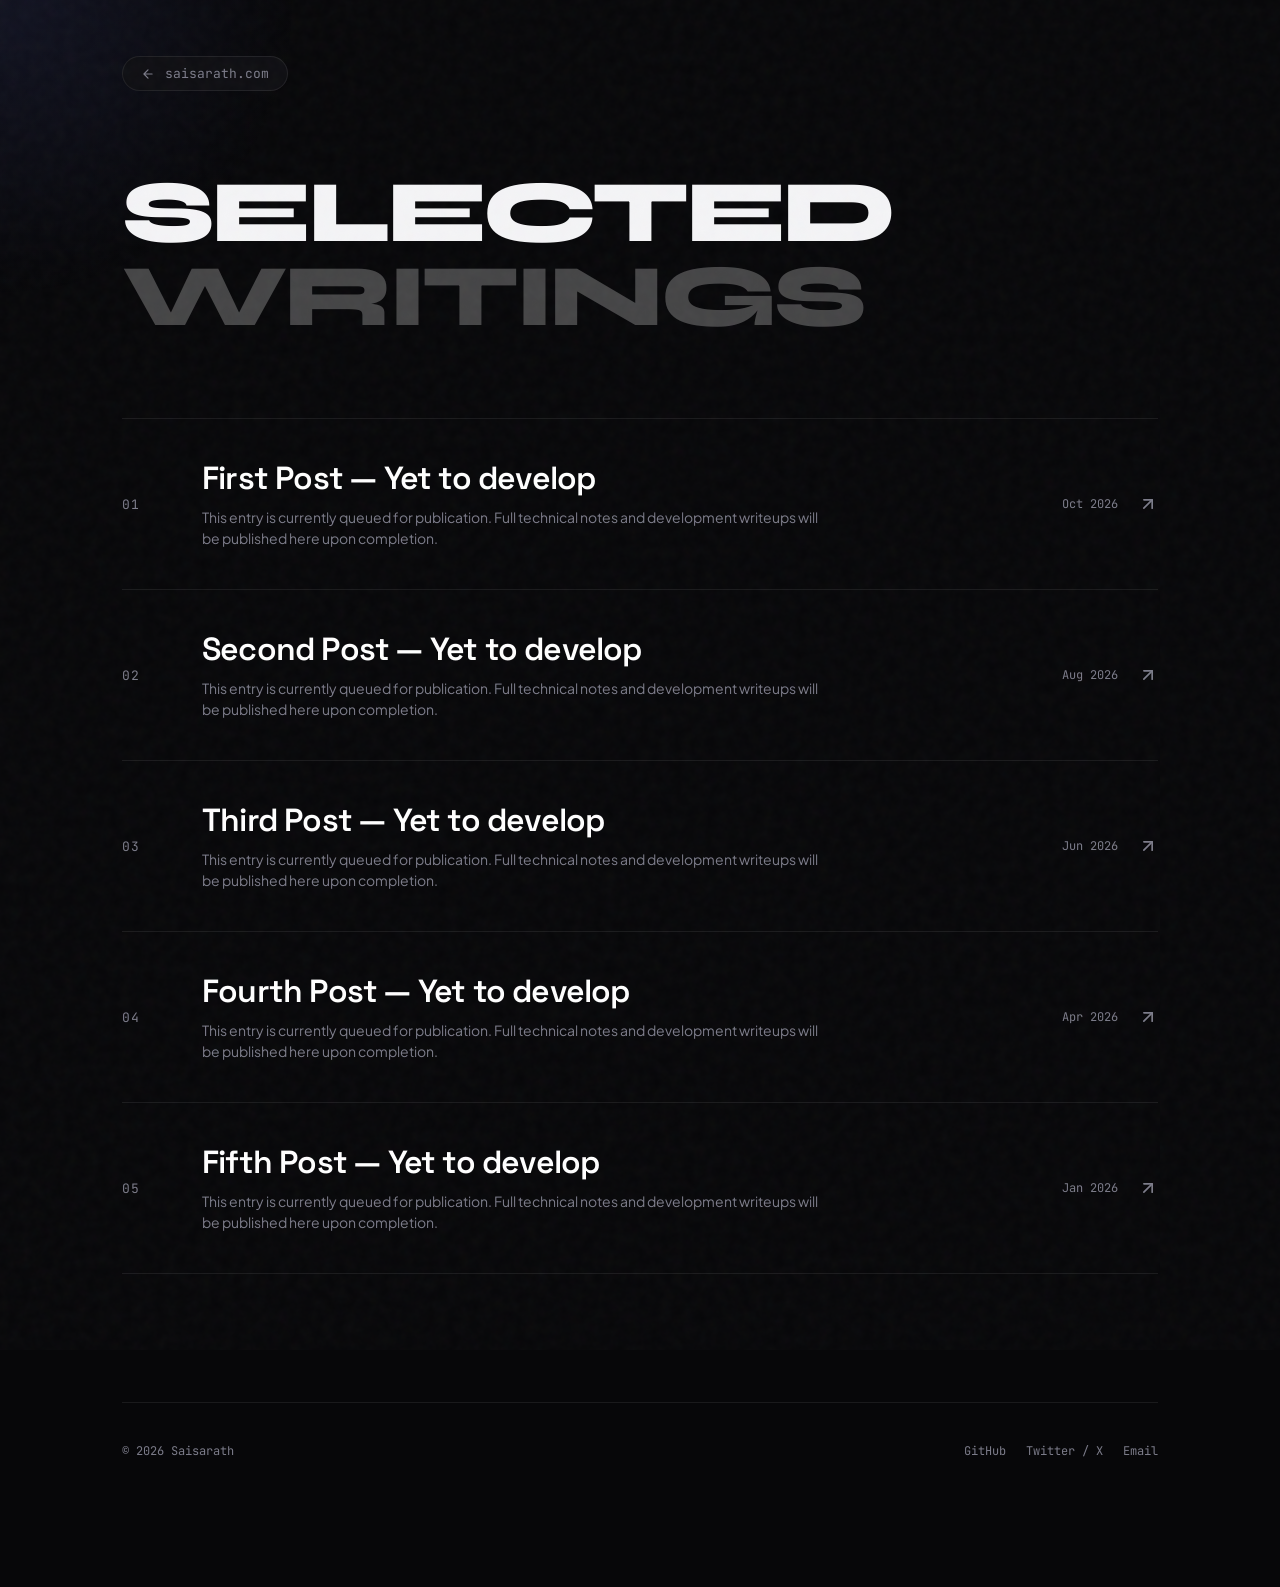
==== commit 87c31a52: "Make all blog entries clean dummy placeholders" ====
--- a/blog.html
+++ b/blog.html
@@ -457,66 +457,62 @@
     const posts = [
       {
         id: "01",
-        tag: "ENGINEERING",
-        title: "Bypassing Android TV Launcher Lockdowns",
-        summary: "Reverse engineering OEM accessibility hooks and overriding hardware button dispatch to run clean custom shells.",
+        tag: "NOTE",
+        title: "First Post — Yet to develop",
+        summary: "This entry is currently queued for publication. Full technical notes and development writeups will be published here upon completion.",
         date: "Oct 2026",
         body: `
-          <p class="lead">Smart TV platforms have become digital billboards. Stock launchers consume half a gigabyte of background RAM purely to cycle video ads before you even open an application.</p>
-          <p>Over the past month, I set out to completely eliminate the default launcher on my streaming hardware without unlocking the bootloader or flashing custom firmware.</p>
-          <h2>The Input Pipeline</h2>
-          <p>Standard package disabling fails on newer firmware because the WindowManager strictly refuses to boot if no home package responds. Instead of uninstalling the system app, we register a privileged <code>AccessibilityService</code> configured to filter raw key events.</p>
-          <pre><code>public boolean onKeyEvent(KeyEvent event) {
-    if (event.getKeyCode() == KeyEvent.KEYCODE_HOME) {
-        if (event.getAction() == KeyEvent.ACTION_UP) {
-            launchCleanLauncher();
-            return true; // Consume event completely
-        }
-    }
-    return super.onKeyEvent(event);
-}</code></pre>
-          <p>By consuming the event before it propagates to the system launcher service, the TV transitions to our lightweight launcher in under 50 milliseconds.</p>
+          <p class="lead">This post is currently in progress.</p>
+          <p>Full technical logs, development notes, and architecture diagrams will appear here once finalized.</p>
+          <pre><code>status: yet to develop</code></pre>
         `
       },
       {
         id: "02",
-        tag: "ARCHITECTURE",
-        title: "The Case for Fewer Layers",
-        summary: "Why modern stacks collapse under their own indirection, and the quiet power of choosing simpler primitives.",
+        tag: "NOTE",
+        title: "Second Post — Yet to develop",
+        summary: "This entry is currently queued for publication. Full technical notes and development writeups will be published here upon completion.",
         date: "Aug 2026",
         body: `
-          <p class="lead">Software engineering has developed an obsession with wrapping working primitives inside layers of abstractions until nobody understands the failure modes anymore.</p>
-          <p>Every additional proxy tier, caching layer, and microservice boundary introduced into an architecture adds operational tax. When something inevitably breaks at 2 AM, the bug is almost never in the core business logic—it is in the seams between your abstractions.</p>
-          <h2>Direct Memory & Simple Protocols</h2>
-          <p>Keeping state compact, writing sequential file reads, and leveraging operating system page caches often out-performs elaborate distributed setups while running on a $5 machine with zero maintenance.</p>
+          <p class="lead">This post is currently in progress.</p>
+          <p>Full technical logs, development notes, and architecture diagrams will appear here once finalized.</p>
+          <pre><code>status: yet to develop</code></pre>
         `
       },
       {
         id: "03",
-        tag: "SYSTEMS",
-        title: "Microsecond Latency in Go Services",
-        summary: "Eliminating garbage collector pauses through stack retention, memory arenas, and zero-allocation IO buffers.",
+        tag: "NOTE",
+        title: "Third Post — Yet to develop",
+        summary: "This entry is currently queued for publication. Full technical notes and development writeups will be published here upon completion.",
         date: "Jun 2026",
         body: `
-          <p class="lead">Go makes building concurrent networked software intuitive. But when you push high packet throughput, the garbage collector's mark-and-sweep phases introduce tail latency spikes that ruin predictable SLAs.</p>
-          <p>The solution is not to fight the runtime, but to write loops where memory never leaves the stack frame during standard request pipelines.</p>
-          <pre><code>// Reusable buffer slab passed by pointer to avoid heap escapes
-type PacketBuffer struct {
-    raw [4096]byte
-    len int
-}</code></pre>
-          <p>Profiling memory allocations with <code>-benchmem</code> and inspecting compiler escape analysis (<code>-gcflags="-m"</code>) allowed us to eliminate over 95% of heap allocations on hot paths.</p>
+          <p class="lead">This post is currently in progress.</p>
+          <p>Full technical logs, development notes, and architecture diagrams will appear here once finalized.</p>
+          <pre><code>status: yet to develop</code></pre>
         `
       },
       {
         id: "04",
-        tag: "TOOLING",
-        title: "Tools That Disappear",
-        summary: "Design notes on command-line utilities that prioritize silence, composition, and zero external runtime requirements.",
+        tag: "NOTE",
+        title: "Fourth Post — Yet to develop",
+        summary: "This entry is currently queued for publication. Full technical notes and development writeups will be published here upon completion.",
         date: "Apr 2026",
         body: `
-          <p class="lead">The best tool is one you never think about while using it. It starts instantly, respects standard streams, and produces deterministic output without unsolicited banners or telemetry checks.</p>
-          <p>When software does its job quietly, it compounds into your daily workflow rather than demanding your attention.</p>
+          <p class="lead">This post is currently in progress.</p>
+          <p>Full technical logs, development notes, and architecture diagrams will appear here once finalized.</p>
+          <pre><code>status: yet to develop</code></pre>
+        `
+      },
+      {
+        id: "05",
+        tag: "NOTE",
+        title: "Fifth Post — Yet to develop",
+        summary: "This entry is currently queued for publication. Full technical notes and development writeups will be published here upon completion.",
+        date: "Jan 2026",
+        body: `
+          <p class="lead">This post is currently in progress.</p>
+          <p>Full technical logs, development notes, and architecture diagrams will appear here once finalized.</p>
+          <pre><code>status: yet to develop</code></pre>
         `
       }
     ];
